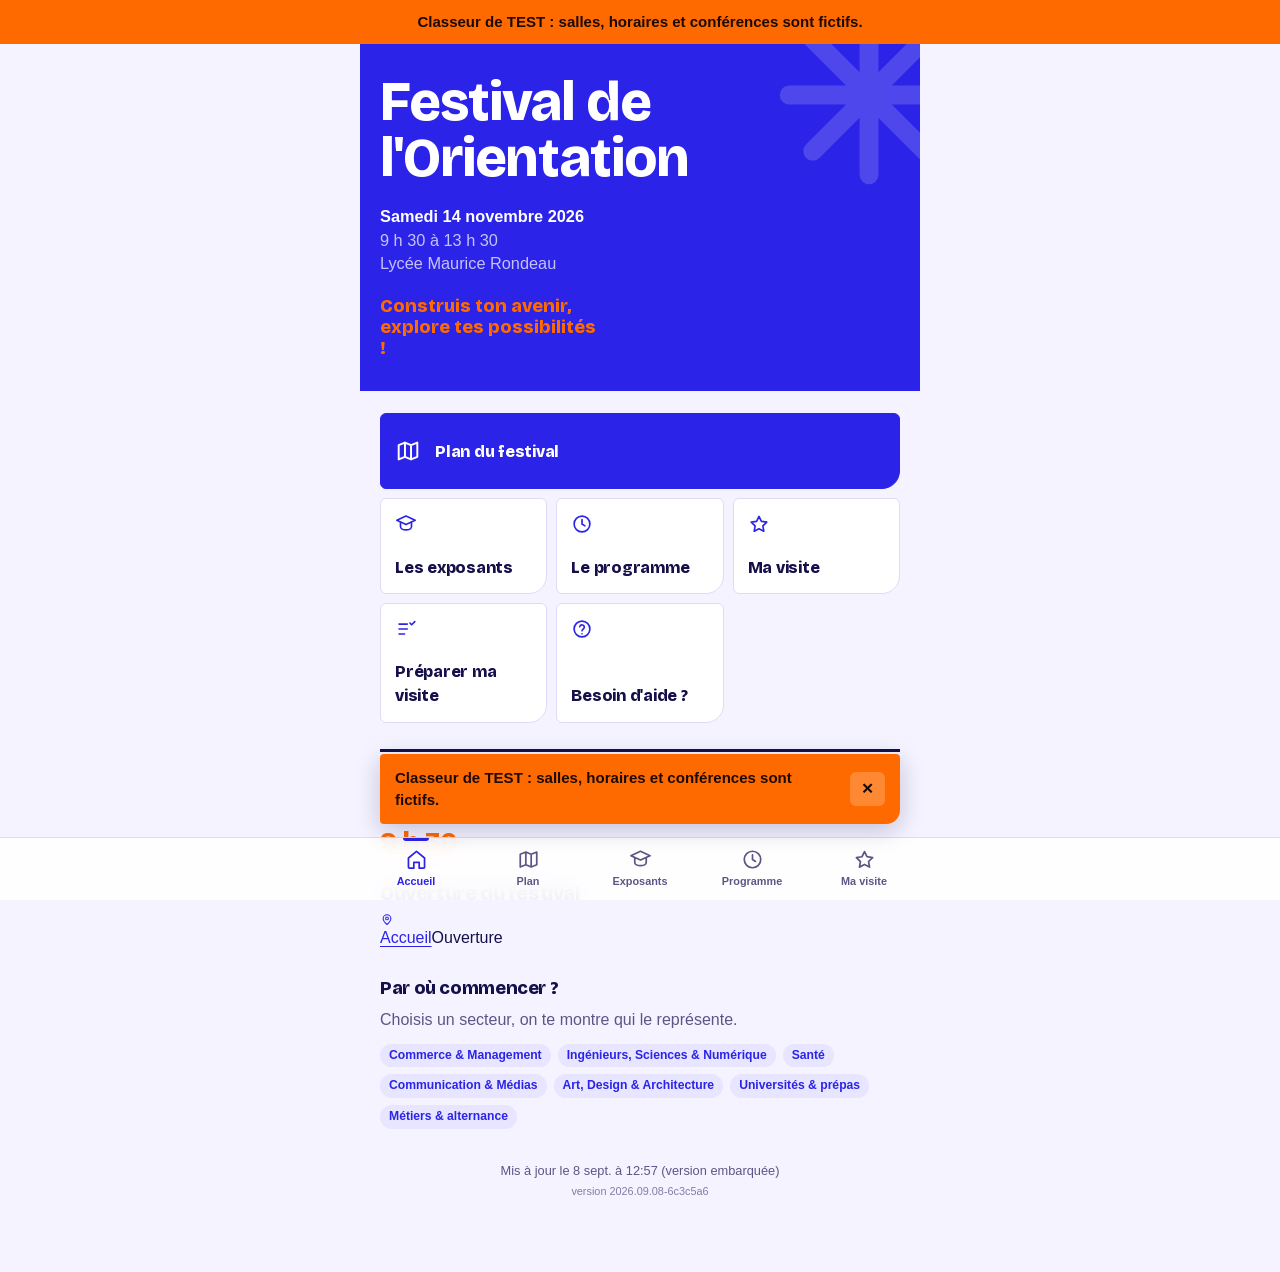
==== index.html @ 39a880df "Deploy 2026.09.08-6c3c5a6" ====
<!doctype html>
<html lang="fr">
<head>
  <meta charset="utf-8">
  <meta name="viewport" content="width=device-width, initial-scale=1, viewport-fit=cover">
  <title>Festival de l'Orientation</title>
  <meta name="description" content="Programme, plan, exposants et visite personnelle du Festival de l'Orientation, lycée Maurice Rondeau, Bussy-Saint-Georges.">
  <meta name="theme-color" content="#2B24E8" media="(prefers-color-scheme: light)">
  <meta name="theme-color" content="#17110F" media="(prefers-color-scheme: dark)">
  <meta name="apple-mobile-web-app-capable" content="yes">
  <meta name="apple-mobile-web-app-status-bar-style" content="default">
  <meta name="apple-mobile-web-app-title" content="Festival">
  <link rel="manifest" href="./manifest.webmanifest">
  <link rel="icon" href="./icones/icone.svg" type="image/svg+xml">
  <link rel="apple-touch-icon" href="./icones/icone-180.png">
  <link rel="preload" href="./polices/bricolage-800.woff2" as="font" type="font/woff2" crossorigin>
  <link rel="stylesheet" href="./polices/polices.css">
  <link rel="stylesheet" href="./styles.css">
</head>
<body>
  <a class="visuellement-cache" href="#ecran">Aller au contenu</a>
  <div id="bandeau" class="bandeau" role="status" aria-live="polite" hidden></div>
  <div class="appli">
    <main id="ecran" tabindex="-1" aria-live="off"><p class="maj">Chargement…</p></main>
    <div id="pied"></div>
  </div>
  <nav id="nav" class="nav" aria-label="Navigation principale"></nav>
  <div id="messages" class="messages" aria-live="polite"></div>
  <div id="annonce" class="visuellement-cache" aria-live="assertive"></div>
  <noscript><p class="appli">Cette application a besoin de JavaScript.</p></noscript>
  <script type="module" src="./js/app.js"></script>
</body>
</html>
---- polices/polices.css ----
/* Police de titre auto-hébergée : Bricolage Grotesque (OFL 1.1), sous-ensemble
   français, graisses statiques 700 et 800. Voir LICENCE-Bricolage-Grotesque.txt. */
@font-face {
  font-family: 'Bricolage';
  font-style: normal;
  font-weight: 700;
  font-display: swap;
  src: url('./bricolage-700.woff2') format('woff2');
}
@font-face {
  font-family: 'Bricolage';
  font-style: normal;
  font-weight: 800;
  font-display: swap;
  src: url('./bricolage-800.woff2') format('woff2');
}
---- styles.css ----
/* Festival de l'Orientation — appli visiteur.
   Parti pris : un bleu d'encre profond porte le texte et la marque, un bleu
   électrique porte les actions, et l'orange ne dit qu'une seule chose, « où ».
   La charte officielle n'étant pas arrêtée, toutes les couleurs vivent dans les
   variables ci-dessous : en changer six suffit à rhabiller l'appli entière. */

:root {
  color-scheme: light dark;

  --bleu: #2B24E8;
  --marque: #2B24E8;      /* fond de l'en-tête d'accueil : porte toujours du texte blanc */
  --bleu-clair: #6C66FF;
  --bleu-pale: #E7E5FF;
  --orange: #FF6A00;
  --orange-pale: #FFE4D0;
  --encre: #150F4A;
  --encre-2: #5B5686;
  --fond: #F4F3FF;
  --carte: #FFFFFF;
  --trait: #DEDBF5;
  --alerte: #C11B4B;
  --alerte-pale: #FFE1E9;

  /* Les sept zones du plan, du bleu vers l'orange. */
  --z1: #FFD9BF; --z2: #FFE9B8; --z3: #C7DBFF; --z4: #C4EBDC; --z5: #DED3FF; --z6: #FFE0CE; --z7: #FFC9C2;

  --display: 'Bricolage', 'Helvetica Neue', Helvetica, Arial, sans-serif;
  --texte: -apple-system, BlinkMacSystemFont, 'Segoe UI', Roboto, 'Helvetica Neue', Arial, sans-serif;

  --nav-h: 62px;
  --marge: 20px;
  --focus: 0 0 0 3px var(--fond), 0 0 0 5px var(--bleu);
}

@media (prefers-color-scheme: dark) {
  :root {
    --bleu: #8A85FF;
    --marque: #2E27B4;
    --bleu-clair: #A9A5FF;
    --bleu-pale: #241F5C;
    --orange: #FF8B3D;
    --orange-pale: #46260F;
    --encre: #ECEAFF;
    --encre-2: #A29DD0;
    --fond: #0D0A28;
    --carte: #171238;
    --trait: #2C2660;
    --alerte: #FF7A9C;
    --alerte-pale: #4A1226;
    --z1: #6A4028; --z2: #6A5524; --z3: #253E6B; --z4: #23503F; --z5: #3E2F6B; --z6: #6A4530; --z7: #6B3129;
    --focus: 0 0 0 3px var(--fond), 0 0 0 5px var(--bleu-clair);
  }
}

* { box-sizing: border-box; }
html { -webkit-text-size-adjust: 100%; }
body {
  margin: 0;
  font-family: var(--texte);
  font-size: 1rem;
  line-height: 1.45;
  color: var(--encre);
  background: var(--fond);
  padding-bottom: calc(var(--nav-h) + env(safe-area-inset-bottom));
  -webkit-font-smoothing: antialiased;
}
a { color: var(--bleu); text-underline-offset: 3px; }
button { font: inherit; color: inherit; }
:focus-visible { outline: none; box-shadow: var(--focus); border-radius: 6px; }
svg { display: block; }
.visuellement-cache { position: absolute; width: 1px; height: 1px; overflow: hidden; clip: rect(0 0 0 0); white-space: nowrap; }
@media (prefers-reduced-motion: reduce) { *, *::before, *::after { animation: none !important; transition: none !important; } }

h1, h2, h3 { font-family: var(--display); font-weight: 800; letter-spacing: -0.02em; line-height: 1.04; margin: 0; }

/* ------------------------------------------------------------ structure */

.appli { max-width: 560px; margin: 0 auto; padding: 0 var(--marge); }
.bandeau {
  background: var(--orange); color: #1C0A00; font-weight: 650; padding: 11px var(--marge); text-align: center;
  position: sticky; top: 0; z-index: 5; font-size: 0.94rem;
}
.bandeau[hidden] { display: none; }

.entete { padding: 26px 0 14px; }
.entete h1 { font-size: clamp(1.9rem, 8vw, 2.5rem); }
.entete .sous { color: var(--encre-2); margin: 8px 0 0; font-size: 0.95rem; line-height: 1.35; }
.retour {
  display: inline-flex; align-items: center; gap: 7px; text-decoration: none; font-weight: 650;
  min-height: 40px; margin-left: -4px; color: var(--encre-2); font-size: 0.92rem;
}
.retour:hover { color: var(--bleu); }
main { min-height: 60vh; }

.maj { color: var(--encre-2); font-size: 0.8rem; text-align: center; margin: 32px 0 10px; line-height: 1.5; }
.maj .erreur { color: var(--alerte); }
/* Le numéro de build, discret mais sélectionnable : c'est ce qu'on lit à voix
   haute au téléphone pour savoir si un appareil a bien reçu la dernière version. */
.version { color: var(--encre-2); font-size: 0.68rem; text-align: center; margin: 0 0 10px; opacity: 0.75; font-variant-numeric: tabular-nums; }
.maj + .version { margin-top: -6px; }
.version .erreur { color: var(--alerte); opacity: 1; font-weight: 700; }

.nav {
  position: fixed; left: 0; right: 0; bottom: 0; z-index: 10;
  background: color-mix(in srgb, var(--carte) 92%, transparent);
  backdrop-filter: saturate(180%) blur(12px);
  border-top: 1px solid var(--trait);
  padding-bottom: env(safe-area-inset-bottom);
}
.nav ul { list-style: none; margin: 0 auto; padding: 0; display: flex; max-width: 560px; }
.nav li { flex: 1; }
.nav a {
  display: flex; flex-direction: column; align-items: center; justify-content: center; gap: 3px;
  height: var(--nav-h); text-decoration: none; color: var(--encre-2); font-size: 0.68rem; font-weight: 650; position: relative;
}
.nav a svg { width: 23px; height: 23px; }
.nav a[aria-current="page"] { color: var(--bleu); }
.nav a[aria-current="page"]::before {
  content: ""; position: absolute; top: 0; width: 26px; height: 3px; border-radius: 0 0 3px 3px; background: var(--bleu);
}
.nav .badge {
  position: absolute; top: 6px; left: calc(50% + 7px); min-width: 17px; height: 17px; padding: 0 5px;
  border-radius: 9px; background: var(--orange); color: #1C0A00; font-size: 0.66rem; font-weight: 800;
  display: flex; align-items: center; justify-content: center; font-variant-numeric: tabular-nums;
}
.nav .badge.alerte { background: var(--alerte); color: #fff; }

/* ------------------------------------------------------------ l'accueil, comme l'affiche */

.affiche {
  margin: 0 calc(var(--marge) * -1); padding: 30px var(--marge) 32px;
  background: var(--marque); color: #fff; position: relative; overflow: hidden;
}
.affiche .etoile-marque { position: absolute; top: -54px; right: -54px; width: 210px; height: 210px; color: rgba(255, 255, 255, 0.16); }
.affiche h1 { font-size: clamp(2.4rem, 12vw, 3.4rem); max-width: 9ch; }
.affiche .quand { margin: 18px 0 0; font-weight: 650; font-size: 1.02rem; line-height: 1.45; }
.affiche .quand span { display: block; color: rgba(255, 255, 255, 0.72); font-weight: 500; }
.affiche .slogan {
  margin: 20px 0 0; font-family: var(--display); font-weight: 800; font-size: 1.15rem;
  line-height: 1.15; color: var(--orange); max-width: 18ch;
}

.grille-boutons { display: grid; grid-template-columns: 1fr 1fr; gap: 9px; margin: 22px 0 0; }
.grille-boutons a {
  display: flex; flex-direction: column; justify-content: space-between; gap: 20px; min-height: 96px;
  padding: 14px; border-radius: 6px 6px 18px 6px; background: var(--carte); border: 1px solid var(--trait);
  text-decoration: none; color: var(--encre); font-family: var(--display); font-weight: 800; font-size: 1.02rem; letter-spacing: -0.015em;
}
.grille-boutons a svg { width: 22px; height: 22px; color: var(--bleu); }
.grille-boutons a.principal { background: var(--marque); border-color: var(--marque); color: #fff; grid-column: span 2; min-height: 76px; flex-direction: row; align-items: center; justify-content: flex-start; gap: 14px; }
.grille-boutons a.principal svg { color: #fff; width: 26px; height: 26px; }
.grille-boutons a .compte { display: block; font-family: var(--texte); font-weight: 600; font-size: 0.8rem; color: var(--encre-2); margin-top: 3px; }
.grille-boutons a:last-child:nth-child(odd) { grid-column: span 2; min-height: 76px; flex-direction: row; align-items: center; gap: 14px; }

.prochain { margin: 26px 0 0; padding: 18px 0 0; border-top: 3px solid var(--encre); }
.prochain .quand { font-family: var(--display); font-weight: 800; font-size: 1.7rem; color: var(--orange); line-height: 1; letter-spacing: -0.02em; }
.prochain .etiquette { font-size: 0.82rem; color: var(--encre-2); font-weight: 600; margin-bottom: 8px; }
.prochain h2 { font-size: 1.25rem; margin: 6px 0 8px; }
.prochain h2 a { color: inherit; text-decoration: none; }
.prochain h2 a:hover { text-decoration: underline; }

.commencer { margin: 30px 0 0; }
.commencer p { margin: 0 0 12px; color: var(--encre-2); }
.secteurs-accueil { display: flex; flex-wrap: wrap; gap: 7px; }
.secteurs-accueil a { text-decoration: none; }

/* ------------------------------------------------------------ pièces communes */

.titre-section { font-family: var(--display); font-weight: 800; font-size: 1.15rem; letter-spacing: -0.02em; color: var(--encre); margin: 30px 0 10px; }
.carte { background: var(--carte); border: 1px solid var(--trait); border-radius: 4px 4px 16px 4px; padding: 16px; }
.carte + .carte { margin-top: 10px; }

.bouton {
  display: inline-flex; align-items: center; justify-content: center; gap: 8px; min-height: 46px; padding: 11px 18px;
  border-radius: 4px 4px 14px 4px; border: 1.5px solid var(--bleu); background: var(--bleu); color: #fff;
  font-family: var(--display); font-weight: 800; font-size: 0.98rem; letter-spacing: -0.01em; text-decoration: none; cursor: pointer;
}
.bouton svg { width: 19px; height: 19px; }
.bouton.secondaire { background: transparent; color: var(--bleu); }
.bouton.orange { background: var(--orange); border-color: var(--orange); color: #1C0A00; }
.bouton.large { width: 100%; }
.boutons { display: flex; flex-wrap: wrap; gap: 8px; margin-top: 16px; }

.puce { display: inline-block; padding: 3px 9px; border-radius: 999px; font-size: 0.76rem; font-weight: 650; background: var(--bleu-pale); color: var(--bleu); white-space: nowrap; max-width: 100%; overflow: hidden; text-overflow: ellipsis; }
.fiche .puces .puce { white-space: normal; }
.puce.orange { background: var(--orange-pale); color: #8A3200; }
.puce.neutre { background: transparent; color: var(--encre-2); border: 1px solid var(--trait); }
.puce.alerte { background: var(--alerte-pale); color: var(--alerte); }

.vide { color: var(--encre-2); padding: 28px 16px; text-align: center; border: 1.5px dashed var(--trait); border-radius: 4px 4px 16px 4px; line-height: 1.5; }
.avert { background: var(--alerte-pale); color: var(--alerte); border-radius: 4px 4px 14px 4px; padding: 12px 14px; margin: 14px 0; font-weight: 650; display: flex; gap: 9px; align-items: flex-start; }
.avert svg { width: 19px; height: 19px; flex: none; margin-top: 2px; }
.info { color: var(--encre-2); padding: 14px 0; margin: 16px 0 0; border-top: 1px solid var(--trait); display: flex; gap: 9px; align-items: center; }
.info svg { width: 19px; height: 19px; flex: none; color: var(--orange); }

.recherche { position: relative; margin: 14px 0 12px; }
.recherche input {
  width: 100%; min-height: 50px; padding: 12px 46px 12px 44px; border-radius: 4px 4px 16px 4px;
  border: 1.5px solid var(--trait); background: var(--carte); color: var(--encre); font-size: 1rem; font-family: var(--texte);
}
.recherche input:focus { border-color: var(--bleu); }
.recherche input::placeholder { color: var(--encre-2); }
.recherche .loupe { position: absolute; left: 15px; top: 50%; transform: translateY(-50%); pointer-events: none; color: var(--encre-2); }
.recherche .loupe svg { width: 19px; height: 19px; }
.recherche .effacer { position: absolute; right: 5px; top: 50%; transform: translateY(-50%); background: none; border: 0; width: 40px; height: 40px; display: grid; place-items: center; cursor: pointer; color: var(--encre-2); }
.recherche .effacer svg { width: 17px; height: 17px; }

.filtres { display: flex; gap: 7px; overflow-x: auto; padding: 2px 0 10px; scrollbar-width: none; }
.filtres::-webkit-scrollbar { display: none; }
.filtre {
  flex: none; min-height: 38px; padding: 7px 15px; border-radius: 999px; border: 1.5px solid var(--trait);
  background: transparent; color: var(--encre); cursor: pointer; font-weight: 650; font-size: 0.88rem; white-space: nowrap;
}
.filtre[aria-pressed="true"] { background: var(--encre); border-color: var(--encre); color: var(--fond); }

.onglets { display: flex; gap: 22px; border-bottom: 1.5px solid var(--trait); margin: 6px 0 4px; overflow-x: auto; scrollbar-width: none; }
.onglets::-webkit-scrollbar { display: none; }
.onglet {
  border: 0; background: none; padding: 10px 0 12px; margin-bottom: -1.5px; cursor: pointer; white-space: nowrap;
  font-family: var(--display); font-weight: 800; font-size: 1.02rem; letter-spacing: -0.015em;
  color: var(--encre-2); border-bottom: 3px solid transparent;
}
.onglet[aria-selected="true"] { color: var(--encre); border-bottom-color: var(--orange); }
/* Le compte n'apparaît que lorsqu'un Secteur est filtré : il dit où sont les
   autres Exposants du Secteur, au lieu de laisser un onglet vide sans explication. */
.onglet .compte { font-size: 0.78rem; font-weight: 700; opacity: 0.7; font-variant-numeric: tabular-nums; }
.onglet[aria-selected="true"] .compte { color: var(--orange); opacity: 1; }

/* ------------------------------------------------------------ listes */

.liste { list-style: none; margin: 0; padding: 0; }
.ligne { display: grid; grid-template-columns: auto 1fr auto; gap: 13px; align-items: start; padding: 15px 0; border-bottom: 1px solid var(--trait); }
.ligne:last-child { border-bottom: 0; }
.carte .ligne:first-child { padding-top: 4px; }
.ligne .heure {
  font-family: var(--display); font-weight: 800; font-size: 1.02rem; color: var(--orange);
  min-width: 3.6em; font-variant-numeric: tabular-nums; letter-spacing: -0.02em; padding-top: 1px;
}
.ligne .marque { color: var(--encre-2); padding-top: 2px; }
.ligne .marque svg { width: 18px; height: 18px; }
.ligne .corps { min-width: 0; }
.ligne .corps > a { color: inherit; text-decoration: none; font-weight: 700; display: block; font-size: 1.02rem; line-height: 1.25; }
.ligne .corps > a:hover { text-decoration: underline; }
.ligne .meta { color: var(--encre-2); font-size: 0.86rem; margin-top: 5px; display: flex; flex-wrap: wrap; gap: 5px 12px; align-items: center; line-height: 1.35; }
.ligne .salle { color: var(--orange); font-weight: 700; text-decoration: none; display: inline-flex; align-items: center; gap: 4px; }
.ligne .salle svg { width: 14px; height: 14px; }
.ligne .salle:hover { text-decoration: underline; }
.ligne .salle.avenir { color: var(--encre-2); font-weight: 500; font-style: italic; }
.ligne.fait .corps > a { text-decoration: line-through; color: var(--encre-2); }
.ligne.chevauche { background: var(--alerte-pale); border-radius: 4px; padding-left: 10px; padding-right: 10px; margin: 0 -10px; }
.alerte-ico { color: var(--alerte); font-weight: 700; display: inline-flex; align-items: center; gap: 5px; }
.alerte-ico svg { width: 15px; height: 15px; }

/* L'étoile de l'affiche : le marqueur de parcours. */
.etoile {
  width: 46px; height: 46px; border-radius: 50%; border: 0; background: transparent; cursor: pointer;
  color: var(--encre-2); display: grid; place-items: center; margin: -6px -8px 0 0;
}
.etoile svg { width: 22px; height: 22px; }
.etoile .coeur { fill: none; }
.etoile[aria-pressed="true"] { color: var(--orange); }
.etoile[aria-pressed="true"] .coeur { fill: var(--orange); }
.etoile:hover { color: var(--bleu); }
.coche { width: 26px; height: 26px; display: grid; place-items: center; padding-top: 2px; }
.coche input { width: 22px; height: 22px; accent-color: var(--bleu); margin: 0; }

/* ------------------------------------------------------------ la frise de Ma visite

   Quatre colonnes : horaires, rail, corps, bouton retirer. La colonne d'horaires
   est volontairement étroite (le début en gros, la fin dessous) pour laisser au
   titre la largeur dont il a besoin sur un téléphone. Le rail relie les points ;
   chaque point est la case « fait », pleine une fois cochée. */

.chrono .ligne { grid-template-columns: 4.1em 18px 1fr auto; gap: 0 9px; }
.rail-heure {
  font-family: var(--display); font-variant-numeric: tabular-nums; letter-spacing: -0.02em;
  display: flex; flex-direction: column; align-items: flex-end; padding-top: 1px; line-height: 1.15;
}
.rail-debut { font-weight: 800; font-size: 1.02rem; color: var(--orange); }
.rail-fin { font-weight: 600; font-size: 0.78rem; color: var(--encre-2); margin-top: 1px; }

.chrono-point { position: relative; width: 18px; height: 22px; display: grid; place-items: center; }
.chrono-point input {
  appearance: none; -webkit-appearance: none; margin: 0; cursor: pointer;
  width: 14px; height: 14px; border-radius: 50%;
  border: 2px solid var(--orange); background: var(--carte);
}
.chrono-point.petit input { width: 10px; height: 10px; border-color: var(--encre-2); }
.chrono-point input:checked { background: var(--bleu); border-color: var(--bleu); }
.chrono-point input:focus-visible { outline: 2px solid var(--bleu); outline-offset: 3px; }
/* Cible tactile de 40 px autour d'un point qui n'en fait que 14 : le doigt vise
   large, l'œil voit fin. Décalée vers la gouttière pour ne pas manger le titre. */
.chrono-point .cible { position: absolute; left: 50%; top: 50%; width: 40px; height: 40px; transform: translate(-58%, -50%); }

/* Les deux segments du rail : au-dessus et au-dessous du point. Les -16 px vont
   chercher le bord de la ligne voisine (padding 15 px + 1 px de filet), de sorte
   que les segments se rejoignent d'un point à l'autre. */
.chrono-point::before, .chrono-point::after {
  content: ''; position: absolute; left: 50%; margin-left: -1px; width: 2px; background: var(--trait);
}
.chrono-point::before { top: -16px; height: 20px; }
.chrono-point::after { top: 18px; bottom: -16px; }
.chrono .ligne:first-child .chrono-point::before,
.chrono .ligne:last-child .chrono-point::after { content: none; }
.chrono .ligne.fait .rail-debut { color: var(--encre-2); }

@media (max-width: 360px) {
  .chrono .ligne { grid-template-columns: 3.8em 16px 1fr auto; gap: 0 7px; }
  .rail-debut { font-size: 0.95rem; }
}

/* ------------------------------------------------------------ fiches */

.fiche h1 { font-size: clamp(1.7rem, 7vw, 2.15rem); margin: 4px 0 12px; }
.fiche .puces { display: flex; flex-wrap: wrap; gap: 6px; margin: 0 0 18px; }
.fiche dl { display: grid; grid-template-columns: 5.6em 1fr; gap: 11px 14px; margin: 20px 0; padding: 18px 0; border-top: 1px solid var(--trait); border-bottom: 1px solid var(--trait); }
.fiche dt { color: var(--encre-2); font-size: 0.86rem; padding-top: 2px; }
.fiche dd { margin: 0; font-weight: 650; }
.fiche dd .salle { color: var(--orange); text-decoration: none; display: inline-flex; align-items: center; gap: 4px; }
.fiche dd .salle svg { width: 14px; height: 14px; }
.fiche dd .salle.avenir { color: var(--encre-2); font-style: italic; }
.fiche p.description { margin: 18px 0; line-height: 1.55; max-width: 62ch; }
.qr-entete {
  background: var(--bleu); color: #fff; border-radius: 4px 4px 16px 4px; padding: 14px 16px; margin: 4px 0 18px;
  font-weight: 650; display: flex; gap: 10px; align-items: center;
}
.qr-entete svg { width: 22px; height: 22px; flex: none; }
.rappel { display: flex; gap: 9px; align-items: center; color: var(--encre-2); font-size: 0.88rem; margin: 22px 0 0; }
.rappel svg { width: 17px; height: 17px; }

/* ------------------------------------------------------------ le plan */

.plan-viewport {
  position: relative; aspect-ratio: 1 / 1.02; max-height: 62vh; border: 1.5px solid var(--trait);
  border-radius: 4px 4px 20px 4px; overflow: hidden; background: var(--carte); touch-action: none; user-select: none; -webkit-user-select: none;
}
.plan-viewport svg { width: 100%; height: 100%; }
.plan-viewport .outils { position: absolute; right: 10px; bottom: 10px; display: flex; flex-direction: column; gap: 6px; }
.plan-viewport .outils button {
  width: 40px; height: 40px; border-radius: 50%; border: 1.5px solid var(--trait); background: var(--carte);
  cursor: pointer; display: grid; place-items: center; color: var(--encre); box-shadow: 0 2px 8px rgba(21, 15, 74, 0.08);
}
.plan-viewport .outils svg { width: 17px; height: 17px; }
.plan-monde { cursor: grab; }
.zone-rect { stroke: var(--encre); stroke-opacity: 0.18; stroke-width: 0.3; cursor: pointer; }
.zone-rect:hover, .zone-rect:focus { stroke-opacity: 0.7; }
.zone-rect.active { stroke: var(--bleu); stroke-opacity: 1; stroke-width: 0.7; }
.zone-num { font-family: var(--display); font-size: 4.6px; font-weight: 800; fill: var(--encre); pointer-events: none; letter-spacing: -0.03em; }
.zone-nom { font-family: var(--display); font-size: 2.5px; font-weight: 800; fill: var(--encre); fill-opacity: 0.68; pointer-events: none; letter-spacing: -0.01em; }
.salle-rect { fill: var(--carte); stroke: var(--encre); stroke-opacity: 0.35; stroke-width: 0.25; cursor: pointer; }
.salle-rect.estimee { stroke-dasharray: 0.7 0.5; }
.salle-txt { font-size: 2.1px; font-weight: 700; fill: var(--encre); pointer-events: none; text-anchor: middle; font-family: var(--texte); }
.salle-g.poi .salle-rect { fill: var(--carte); stroke: var(--orange); stroke-opacity: 0.85; stroke-width: 0.35; }
.salle-g.poi .salle-txt { fill: var(--orange); }
.salle-g.visite .salle-rect { stroke: var(--bleu); stroke-width: 0.5; stroke-opacity: 1; }
.salle-g.allumee .salle-rect { fill: var(--orange); stroke: var(--orange); stroke-width: 0.5; stroke-opacity: 1; }
.salle-g.allumee .salle-txt { fill: #fff; }
.salle-etoile { fill: none; stroke: var(--bleu); stroke-width: 0.42; stroke-linecap: round; pointer-events: none; }
.halo { fill: none; stroke: var(--orange); stroke-width: 0.5; opacity: 0.9; animation: halo 1.6s ease-out infinite; transform-origin: center; transform-box: fill-box; }
@keyframes halo { 0% { transform: scale(0.75); opacity: 0.9; } 100% { transform: scale(1.9); opacity: 0; } }
.entree-txt { font-family: var(--display); font-size: 2.6px; font-weight: 800; fill: var(--encre); fill-opacity: 0.55; text-anchor: middle; }

.legende { display: flex; flex-wrap: wrap; gap: 5px 14px; margin: 12px 0 0; font-size: 0.82rem; color: var(--encre-2); }
.legende span { display: inline-flex; align-items: center; gap: 6px; }
.legende span::before { content: ""; width: 11px; height: 11px; border-radius: 2px; background: var(--c); }
.guidage { margin: 18px 0 0; padding: 16px 0 0; border-top: 3px solid var(--orange); }
.guidage h2 { font-size: 1.2rem; margin: 0 0 6px; }
.guidage .ou { color: var(--orange); font-weight: 800; font-family: var(--display); font-size: 1.05rem; }
.panneau-zone { margin: 22px 0 0; }
.panneau-zone h2 { font-size: 1.3rem; margin: 0 0 4px; display: flex; align-items: baseline; gap: 9px; }
.panneau-zone h2 .num { color: var(--orange); }
.panneau-zone .salles-de-la-zone { color: var(--encre-2); font-size: 0.88rem; margin: 0 0 6px; }
.panneau-zone .salles-de-la-zone a { color: var(--orange); font-weight: 650; text-decoration: none; }
details.equivalent { margin: 24px 0 0; border-top: 1px solid var(--trait); }
details.equivalent summary { cursor: pointer; font-weight: 650; min-height: 46px; display: flex; align-items: center; color: var(--encre-2); font-size: 0.92rem; }

/* ------------------------------------------------------------ préparer, questions */

.choix { display: flex; flex-wrap: wrap; gap: 7px; }
.question { display: grid; grid-template-columns: auto 1fr; gap: 12px; align-items: start; padding: 12px 0; border-bottom: 1px solid var(--trait); }
.question:last-child { border-bottom: 0; }
.question input { width: 22px; height: 22px; margin: 2px 0 0; accent-color: var(--bleu); }
.question label { cursor: pointer; line-height: 1.45; }
.question.cochee label { color: var(--encre-2); text-decoration: line-through; }

/* ------------------------------------------------------------ besoin d'aide */

.aide-bloc { display: grid; grid-template-columns: 26px 1fr; gap: 13px; padding: 15px 0; border-bottom: 1px solid var(--trait); }
.aide-bloc:last-child { border-bottom: 0; }
.aide-bloc svg { width: 21px; height: 21px; color: var(--bleu); margin-top: 2px; }
.aide-bloc h3 { font-size: 1rem; margin: 0 0 3px; letter-spacing: -0.01em; }
.aide-bloc p { margin: 0; color: var(--encre-2); line-height: 1.5; }
.aide-bloc a { font-weight: 650; }

/* ------------------------------------------------------------ messages */

.messages {
  position: fixed; left: 50%; bottom: calc(var(--nav-h) + 14px + env(safe-area-inset-bottom)); transform: translateX(-50%);
  z-index: 20; width: min(92vw, 520px); display: flex; flex-direction: column; gap: 8px; pointer-events: none;
}
.message {
  background: var(--encre); color: var(--fond); border-radius: 4px 4px 14px 4px; padding: 13px 15px;
  box-shadow: 0 6px 24px rgba(21, 15, 74, 0.22); font-weight: 650; pointer-events: auto; display: flex; gap: 11px; align-items: center; font-size: 0.94rem;
}
.message.alerte { background: var(--alerte); color: #fff; }
.message.orange { background: var(--orange); color: #1C0A00; }
.message > svg { width: 19px; height: 19px; flex: none; }
.message button { margin-left: auto; background: rgba(255, 255, 255, 0.2); border: 0; color: inherit; border-radius: 6px; min-height: 34px; padding: 5px 11px; cursor: pointer; font-weight: 700; display: grid; place-items: center; }
.message button svg { width: 15px; height: 15px; }

@media (min-width: 620px) {
  .grille-boutons { grid-template-columns: repeat(3, 1fr); }
  .grille-boutons a.principal { grid-column: span 3; }
}
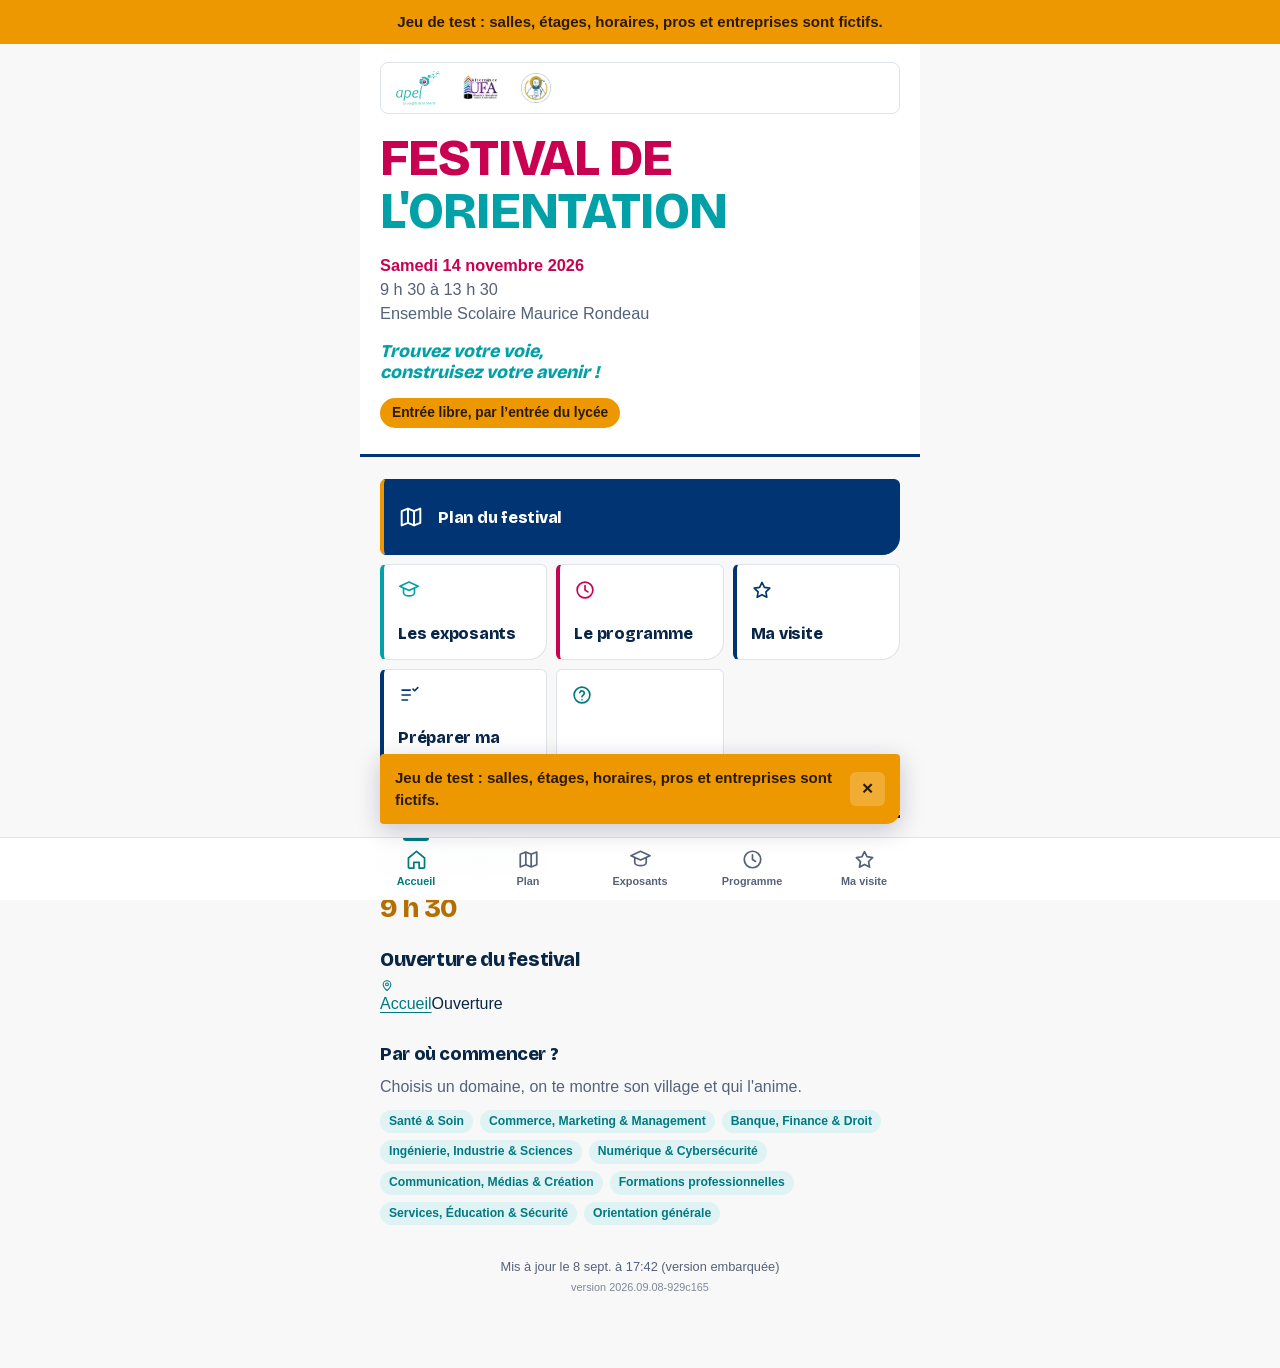
==== commit 399df41c: "Deploy 2026.09.08-929c165" ====
--- a/index.html
+++ b/index.html
@@ -4,9 +4,9 @@
   <meta charset="utf-8">
   <meta name="viewport" content="width=device-width, initial-scale=1, viewport-fit=cover">
   <title>Festival de l'Orientation</title>
-  <meta name="description" content="Programme, plan, exposants et visite personnelle du Festival de l'Orientation, lycée Maurice Rondeau, Bussy-Saint-Georges.">
-  <meta name="theme-color" content="#2B24E8" media="(prefers-color-scheme: light)">
-  <meta name="theme-color" content="#17110F" media="(prefers-color-scheme: dark)">
+  <meta name="description" content="Programme, plan, exposants et visite personnelle du Festival de l'Orientation, Ensemble Scolaire Maurice Rondeau, Bussy-Saint-Georges.">
+  <meta name="theme-color" content="#F8F8F8" media="(prefers-color-scheme: light)">
+  <meta name="theme-color" content="#06182C" media="(prefers-color-scheme: dark)">
   <meta name="apple-mobile-web-app-capable" content="yes">
   <meta name="apple-mobile-web-app-status-bar-style" content="default">
   <meta name="apple-mobile-web-app-title" content="Festival">
--- a/styles.css
+++ b/styles.css
@@ -1,28 +1,44 @@
 /* Festival de l'Orientation — appli visiteur.
-   Parti pris : un bleu d'encre profond porte le texte et la marque, un bleu
-   électrique porte les actions, et l'orange ne dit qu'une seule chose, « où ».
-   La charte officielle n'étant pas arrêtée, toutes les couleurs vivent dans les
-   variables ci-dessous : en changer six suffit à rhabiller l'appli entière. */
+   Charte : celle de l'affiche officielle du 14 novembre 2026, relevée au pixel
+   sur le fichier fourni le 2026-09-08 — framboise #C90151 (le mot FESTIVAL),
+   turquoise #01A1A7 (L'ORIENTATION et le logo APEL), ambre #ED9800, bleu marine
+   #003473 (le bandeau du bas), sur un blanc cassé #F8F8F8.
+   Répartition des rôles, une couleur = une idée :
+     marine    → l'encre et le bandeau de marque, comme le bas de l'affiche
+     turquoise → les actions et les liens
+     framboise → la marque et ce qui est à soi (Ma visite, l'étoile)
+     ambre     → « où », et rien d'autre : salles, plan, repères
+   L'affiche porte aussi quatre verbes en quatre couleurs (s'informer, échanger,
+   explorer, construire son avenir) : les boutons de l'accueil les reprennent,
+   c'est ce qui fait que l'appli et l'affiche se reconnaissent. */
 
 :root {
   color-scheme: light dark;
 
-  --bleu: #2B24E8;
-  --marque: #2B24E8;      /* fond de l'en-tête d'accueil : porte toujours du texte blanc */
-  --bleu-clair: #6C66FF;
-  --bleu-pale: #E7E5FF;
-  --orange: #FF6A00;
-  --orange-pale: #FFE4D0;
-  --encre: #150F4A;
-  --encre-2: #5B5686;
-  --fond: #F4F3FF;
+  --framboise: #C90151;
+  --turquoise: #01A1A7;
+  --ambre: #ED9800;
+  --marine: #003473;
+
+  --bleu: #007A80;        /* turquoise assombri pour tenir 4,5:1 sur le blanc cassé */
+  --marque: #003473;      /* fond de l'en-tête d'accueil : porte toujours du texte blanc */
+  --bleu-clair: #01A1A7;
+  --bleu-pale: #DFF3F4;
+  --orange: #B36F00;      /* ambre assombri : lisible en texte, l'ambre pur reste aux aplats */
+  --orange-pale: #FDF0D8;
+  --encre: #0A2647;
+  --encre-2: #55627A;
+  --fond: #F8F8F8;
   --carte: #FFFFFF;
-  --trait: #DEDBF5;
-  --alerte: #C11B4B;
-  --alerte-pale: #FFE1E9;
-
-  /* Les sept zones du plan, du bleu vers l'orange. */
-  --z1: #FFD9BF; --z2: #FFE9B8; --z3: #C7DBFF; --z4: #C4EBDC; --z5: #DED3FF; --z6: #FFE0CE; --z7: #FFC9C2;
+  --trait: #DFE3EA;
+  --alerte: #C90151;
+  --alerte-pale: #FCE4EC;
+
+  /* Les onze villages du plan : la palette de l'affiche, déclinée en aplats
+     clairs pour que le texte reste noir dessus. 1 et 11 sont des fonctions
+     (accueil, conférences) et prennent le gris-bleu neutre. */
+  --z1: #D6E0EE; --z2: #FBDDE8; --z3: #FDE7C0; --z4: #D9E7F7; --z5: #CFEAEB;
+  --z6: #A9DCDF; --z7: #F6C9D9; --z8: #F5D093; --z9: #FDE7C0; --z10: #CFEAEB; --z11: #E7ECF3;
 
   --display: 'Bricolage', 'Helvetica Neue', Helvetica, Arial, sans-serif;
   --texte: -apple-system, BlinkMacSystemFont, 'Segoe UI', Roboto, 'Helvetica Neue', Arial, sans-serif;
@@ -34,20 +50,26 @@
 
 @media (prefers-color-scheme: dark) {
   :root {
-    --bleu: #8A85FF;
-    --marque: #2E27B4;
-    --bleu-clair: #A9A5FF;
-    --bleu-pale: #241F5C;
-    --orange: #FF8B3D;
-    --orange-pale: #46260F;
-    --encre: #ECEAFF;
-    --encre-2: #A29DD0;
-    --fond: #0D0A28;
-    --carte: #171238;
-    --trait: #2C2660;
-    --alerte: #FF7A9C;
-    --alerte-pale: #4A1226;
-    --z1: #6A4028; --z2: #6A5524; --z3: #253E6B; --z4: #23503F; --z5: #3E2F6B; --z6: #6A4530; --z7: #6B3129;
+    --framboise: #FF6E9F;
+    --turquoise: #35C6CC;
+    --ambre: #FFB13D;
+    --marine: #7FA6D4;
+
+    --bleu: #35C6CC;
+    --marque: #002A5E;
+    --bleu-clair: #6FDCE1;
+    --bleu-pale: #0B3B44;
+    --orange: #FFB13D;
+    --orange-pale: #4A3208;
+    --encre: #E9EFF7;
+    --encre-2: #9AACC4;
+    --fond: #06182C;
+    --carte: #0D2440;
+    --trait: #1E3A5C;
+    --alerte: #FF6E9F;
+    --alerte-pale: #4A1026;
+    --z1: #17304F; --z2: #4E1F35; --z3: #4B3717; --z4: #1F3557; --z5: #10424A;
+    --z6: #175A63; --z7: #5E2440; --z8: #5C441C; --z9: #4B3717; --z10: #10424A; --z11: #1E3A5C;
     --focus: 0 0 0 3px var(--fond), 0 0 0 5px var(--bleu-clair);
   }
 }
@@ -77,7 +99,7 @@
 
 .appli { max-width: 560px; margin: 0 auto; padding: 0 var(--marge); }
 .bandeau {
-  background: var(--orange); color: #1C0A00; font-weight: 650; padding: 11px var(--marge); text-align: center;
+  background: var(--ambre); color: #2B1A00; font-weight: 650; padding: 11px var(--marge); text-align: center;
   position: sticky; top: 0; z-index: 5; font-size: 0.94rem;
 }
 .bandeau[hidden] { display: none; }
@@ -127,17 +149,34 @@
 
 /* ------------------------------------------------------------ l'accueil, comme l'affiche */
 
+/* L'accueil rejoue l'affiche : fond clair, logos en haut, le titre coupé en deux
+   couleurs, le slogan en turquoise, et « entrée libre » en pastille ambre. */
 .affiche {
-  margin: 0 calc(var(--marge) * -1); padding: 30px var(--marge) 32px;
-  background: var(--marque); color: #fff; position: relative; overflow: hidden;
-}
-.affiche .etoile-marque { position: absolute; top: -54px; right: -54px; width: 210px; height: 210px; color: rgba(255, 255, 255, 0.16); }
-.affiche h1 { font-size: clamp(2.4rem, 12vw, 3.4rem); max-width: 9ch; }
-.affiche .quand { margin: 18px 0 0; font-weight: 650; font-size: 1.02rem; line-height: 1.45; }
-.affiche .quand span { display: block; color: rgba(255, 255, 255, 0.72); font-weight: 500; }
+  margin: 0 calc(var(--marge) * -1); padding: 18px var(--marge) 26px;
+  background: var(--carte); color: var(--encre); position: relative;
+  border-bottom: 3px solid var(--marine);
+}
+/* Les logos vivent sur une plaque blanche dans les deux thèmes : celui de l'UFA
+   a un fond blanc opaque, et un logo ne se retouche pas. */
+.affiche .logos {
+  display: flex; align-items: center; gap: 16px; flex-wrap: wrap;
+  background: #fff; border-radius: 8px; padding: 8px 12px; margin: 0 0 18px;
+  border: 1px solid var(--trait);
+}
+.affiche .logos img { height: 34px; width: auto; display: block; }
+.affiche .logos img:last-child { height: 30px; }
+.affiche h1 { font-size: clamp(2.2rem, 11.5vw, 3.2rem); text-transform: uppercase; }
+.affiche h1 .t1 { color: var(--framboise); }
+.affiche h1 .t2 { color: var(--turquoise); display: block; }
+.affiche .quand { margin: 16px 0 0; font-weight: 650; font-size: 1.02rem; line-height: 1.45; color: var(--framboise); }
+.affiche .quand span { display: block; color: var(--encre-2); font-weight: 500; }
 .affiche .slogan {
-  margin: 20px 0 0; font-family: var(--display); font-weight: 800; font-size: 1.15rem;
-  line-height: 1.15; color: var(--orange); max-width: 18ch;
+  margin: 16px 0 0; font-family: var(--display); font-weight: 800; font-size: 1.12rem;
+  line-height: 1.15; color: var(--turquoise); max-width: 20ch; font-style: italic;
+}
+.affiche .entree-libre {
+  display: inline-block; margin: 16px 0 0; padding: 5px 12px; border-radius: 999px;
+  background: var(--ambre); color: #2B1A00; font-weight: 700; font-size: 0.86rem;
 }
 
 .grille-boutons { display: grid; grid-template-columns: 1fr 1fr; gap: 9px; margin: 22px 0 0; }
@@ -147,8 +186,20 @@
   text-decoration: none; color: var(--encre); font-family: var(--display); font-weight: 800; font-size: 1.02rem; letter-spacing: -0.015em;
 }
 .grille-boutons a svg { width: 22px; height: 22px; color: var(--bleu); }
+/* Les quatre verbes de l'affiche, dans leurs couleurs : explorer (ambre) pour le
+   plan, échanger (turquoise) pour les exposants, s'informer (framboise) pour le
+   programme, construire (marine) pour la visite et sa préparation. Une barre
+   colorée suffit : remplir six boutons de six couleurs ferait sapin de Noël. */
+.grille-boutons a[data-ton] { border-left: 4px solid var(--ton, var(--trait)); }
+.grille-boutons a[data-ton] svg { color: var(--ton); }
+.grille-boutons a[data-ton="explorer"] { --ton: var(--ambre); }
+.grille-boutons a[data-ton="echanger"] { --ton: var(--turquoise); }
+.grille-boutons a[data-ton="informer"] { --ton: var(--framboise); }
+.grille-boutons a[data-ton="construire"] { --ton: var(--marine); }
 .grille-boutons a.principal { background: var(--marque); border-color: var(--marque); color: #fff; grid-column: span 2; min-height: 76px; flex-direction: row; align-items: center; justify-content: flex-start; gap: 14px; }
 .grille-boutons a.principal svg { color: #fff; width: 26px; height: 26px; }
+.grille-boutons a.principal[data-ton] { border-left: 4px solid var(--ambre); }
+.grille-boutons a.principal[data-ton] svg { color: #fff; }
 .grille-boutons a .compte { display: block; font-family: var(--texte); font-weight: 600; font-size: 0.8rem; color: var(--encre-2); margin-top: 3px; }
 .grille-boutons a:last-child:nth-child(odd) { grid-column: span 2; min-height: 76px; flex-direction: row; align-items: center; gap: 14px; }
 
@@ -161,8 +212,8 @@
 
 .commencer { margin: 30px 0 0; }
 .commencer p { margin: 0 0 12px; color: var(--encre-2); }
-.secteurs-accueil { display: flex; flex-wrap: wrap; gap: 7px; }
-.secteurs-accueil a { text-decoration: none; }
+.domaines-accueil { display: flex; flex-wrap: wrap; gap: 7px; }
+.domaines-accueil a { text-decoration: none; }
 
 /* ------------------------------------------------------------ pièces communes */
 
@@ -221,6 +272,28 @@
   color: var(--encre-2); border-bottom: 3px solid transparent;
 }
 .onglet[aria-selected="true"] { color: var(--encre); border-bottom-color: var(--orange); }
+/* Les étages du plan : deux boutons segmentés, pas des onglets discrets — c'est
+   un choix qu'on prend en marchant, il doit se voir et se toucher facilement. */
+.onglets.etages { gap: 6px; border-bottom: 0; margin: 10px 0 4px; }
+.onglets.etages .onglet {
+  flex: 1; padding: 10px 12px; margin: 0; border: 1.5px solid var(--trait); border-radius: 999px;
+  font-size: 0.95rem; text-align: center; background: var(--carte);
+}
+.onglets.etages .onglet[aria-selected="true"] { background: var(--marine); border-color: var(--marine); color: #fff; }
+
+/* Le titre d'un village, dans la liste des exposants : son numéro, son nom, et
+   le compte. Cliquable, il mène au village sur le plan. */
+.titre-village {
+  display: flex; align-items: center; gap: 10px; margin: 26px 0 8px;
+  font-family: var(--display); font-weight: 800; font-size: 1.08rem; letter-spacing: -0.02em; color: var(--encre);
+}
+.titre-village a { color: inherit; text-decoration: none; display: flex; align-items: center; gap: 10px; min-width: 0; }
+.titre-village a:hover { text-decoration: underline; }
+.titre-village .num {
+  flex: none; width: 25px; height: 25px; border-radius: 50%; background: var(--marine); color: #fff;
+  display: inline-flex; align-items: center; justify-content: center; font-size: 0.82rem; font-variant-numeric: tabular-nums;
+}
+.titre-village .compte { margin-left: auto; font-family: var(--texte); font-weight: 600; font-size: 0.82rem; color: var(--encre-2); }
 /* Le compte n'apparaît que lorsqu'un Secteur est filtré : il dit où sont les
    autres Exposants du Secteur, au lieu de laisser un onglet vide sans explication. */
 .onglet .compte { font-size: 0.78rem; font-weight: 700; opacity: 0.7; font-variant-numeric: tabular-nums; }
@@ -403,7 +476,7 @@
   box-shadow: 0 6px 24px rgba(21, 15, 74, 0.22); font-weight: 650; pointer-events: auto; display: flex; gap: 11px; align-items: center; font-size: 0.94rem;
 }
 .message.alerte { background: var(--alerte); color: #fff; }
-.message.orange { background: var(--orange); color: #1C0A00; }
+.message.orange { background: var(--ambre); color: #2B1A00; }
 .message > svg { width: 19px; height: 19px; flex: none; }
 .message button { margin-left: auto; background: rgba(255, 255, 255, 0.2); border: 0; color: inherit; border-radius: 6px; min-height: 34px; padding: 5px 11px; cursor: pointer; font-weight: 700; display: grid; place-items: center; }
 .message button svg { width: 15px; height: 15px; }
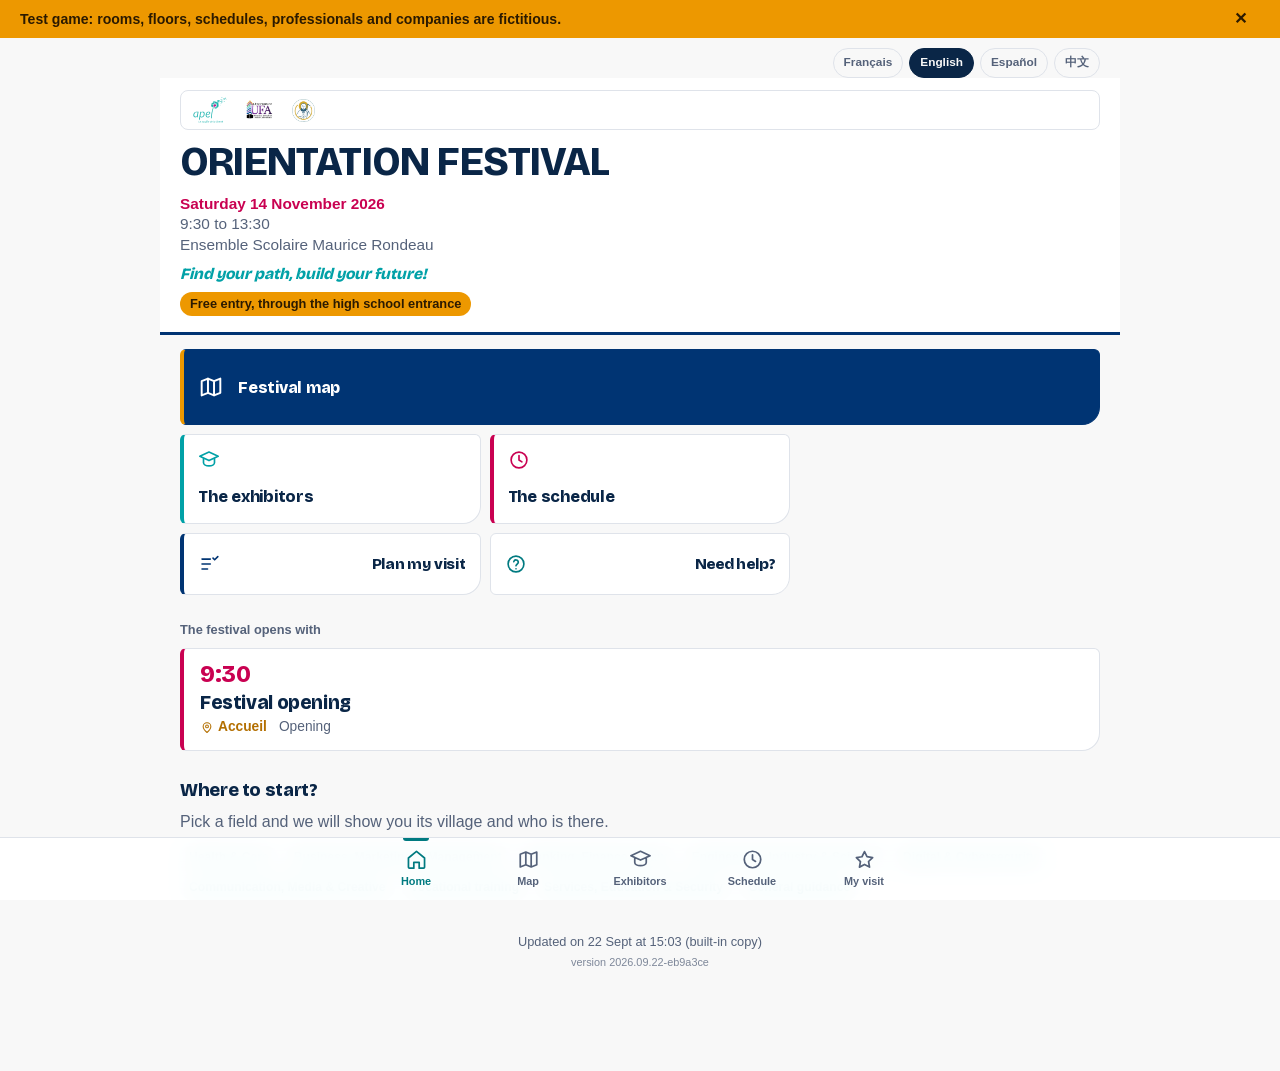
==== commit 484d9da9: "Deploy 2026.09.22-eb9a3ce" ====
--- a/index.html
+++ b/index.html
@@ -28,6 +28,18 @@
   <div id="messages" class="messages" aria-live="polite"></div>
   <div id="annonce" class="visuellement-cache" aria-live="assertive"></div>
   <noscript><p class="appli">Cette application a besoin de JavaScript.</p></noscript>
+  <!-- Le diagnostic se lit sur le téléphone, sans câble : une erreur qui empêche le
+       premier affichage remplace « Chargement… » par son message et sa ligne. -->
+  <script>
+    (function () {
+      var montre = function (texte) {
+        var m = document.querySelector('#ecran .maj');
+        if (m && /^(Chargement|Loading|Cargando|加载)/.test(m.textContent)) { m.textContent = 'Erreur au démarrage : ' + texte; m.className = 'maj erreur'; }
+      };
+      window.addEventListener('error', function (e) { montre((e.message || 'inconnue') + (e.filename ? ' — ' + e.filename.split('/').pop() + ':' + e.lineno : '')); });
+      window.addEventListener('unhandledrejection', function (e) { montre(String(e.reason && e.reason.message || e.reason || 'promesse rejetée')); });
+    })();
+  </script>
   <script type="module" src="./js/app.js"></script>
 </body>
 </html>
--- a/styles.css
+++ b/styles.css
@@ -43,6 +43,10 @@
   --display: 'Bricolage', 'Helvetica Neue', Helvetica, Arial, sans-serif;
   --texte: -apple-system, BlinkMacSystemFont, 'Segoe UI', Roboto, 'Helvetica Neue', Arial, sans-serif;
 
+  /* Les matières du plan (ADR-0013) : dalle, tranche, patio, sol, parvis, pelouse, voirie… */
+  --scene: #E7EBF1; --scene-2: #F6F8FB; --dalle: #FDFDFE; --dalle-cote: #C9D2DF; --vide: #D3DAE4;
+  --neutre: #E9EDF3; --circul: #F3F6FA; --sol: #DEE3EA; --parvis: #E9E5DC; --pelouse: #CBDFC3; --route: #C8CED8;
+  --arbre: #8FB884; --fantome: #D9DFE8; --contour: #AEB9C9; --mur: #7A8799; --ombre: #0A2647;
   --nav-h: 62px;
   --marge: 20px;
   --focus: 0 0 0 3px var(--fond), 0 0 0 5px var(--bleu);
@@ -70,6 +74,9 @@
     --alerte-pale: #4A1026;
     --z1: #17304F; --z2: #4E1F35; --z3: #4B3717; --z4: #1F3557; --z5: #10424A;
     --z6: #175A63; --z7: #5E2440; --z8: #5C441C; --z9: #4B3717; --z10: #10424A; --z11: #1E3A5C;
+    --scene: #081E36; --scene-2: #0B2843; --dalle: #102A49; --dalle-cote: #071729; --vide: #040F1D;
+    --neutre: #152E4E; --circul: #11263F; --sol: #0C2038; --parvis: #182A40; --pelouse: #14352A; --route: #0A1A2E;
+    --arbre: #2E6B45; --fantome: #132B47; --contour: #2A4667; --mur: #5C7A9C; --ombre: #000814;
     --focus: 0 0 0 3px var(--fond), 0 0 0 5px var(--bleu-clair);
   }
 }
@@ -83,7 +90,7 @@
   line-height: 1.45;
   color: var(--encre);
   background: var(--fond);
-  padding-bottom: calc(var(--nav-h) + env(safe-area-inset-bottom));
+  padding-bottom: calc(var(--nav-h) + 28px + env(safe-area-inset-bottom));
   -webkit-font-smoothing: antialiased;
 }
 a { color: var(--bleu); text-underline-offset: 3px; }
@@ -98,13 +105,26 @@
 /* ------------------------------------------------------------ structure */
 
 .appli { max-width: 560px; margin: 0 auto; padding: 0 var(--marge); }
+/* Le bandeau tient sur une ligne pour un message court : il occupait 8 % d'un
+   écran de 844 px sur toutes les pages. Il porte sa croix, et se referme. */
 .bandeau {
-  background: var(--ambre); color: #2B1A00; font-weight: 650; padding: 11px var(--marge); text-align: center;
-  position: sticky; top: 0; z-index: 5; font-size: 0.94rem;
+  background: var(--ambre); color: #2B1A00; font-weight: 650; padding: 7px var(--marge); text-align: center;
+  position: sticky; top: 0; z-index: 5; font-size: 0.88rem; line-height: 1.3;
+  display: flex; align-items: center; gap: 10px; justify-content: center;
+}
+.bandeau button {
+  flex: none; margin-left: auto; min-width: 40px; min-height: 40px; margin-block: -8px;
+  background: transparent; border: 0; color: inherit; cursor: pointer; font-weight: 700; font-size: 1rem;
 }
 .bandeau[hidden] { display: none; }
 
 .entete { padding: 26px 0 14px; }
+/* Le sélecteur de langue : quatre pastilles discrètes, alignées à droite, chacune
+   dans sa propre langue. Pas dans la navigation basse — un Visiteur ne change de
+   langue qu'une fois, et il la retrouve mémorisée. */
+.langues { display: flex; justify-content: flex-end; gap: 6px; padding: 10px 0 0; }
+.langue { font: inherit; font-size: 0.74rem; font-weight: 650; padding: 4px 10px; border-radius: 999px; border: 1px solid var(--trait); background: transparent; color: var(--encre-2); cursor: pointer; min-height: 30px; }
+.langue[aria-pressed="true"] { background: var(--encre); border-color: var(--encre); color: var(--fond); }
 .entete h1 { font-size: clamp(1.9rem, 8vw, 2.5rem); }
 .entete .sous { color: var(--encre-2); margin: 8px 0 0; font-size: 0.95rem; line-height: 1.35; }
 .retour {
@@ -151,37 +171,44 @@
 
 /* L'accueil rejoue l'affiche : fond clair, logos en haut, le titre coupé en deux
    couleurs, le slogan en turquoise, et « entrée libre » en pastille ambre. */
+/* L'accueil est lu debout, devant l'entrée : Plan, Programme et Exposants doivent
+   être atteignables SANS faire défiler sur un écran de 390 × 844. Le bloc de
+   présentation est donc condensé — il garde le titre en deux couleurs, les logos,
+   la date, le lieu et le slogan, mais cesse de manger le premier écran. */
 .affiche {
-  margin: 0 calc(var(--marge) * -1); padding: 18px var(--marge) 26px;
+  margin: 0 calc(var(--marge) * -1); padding: 12px var(--marge) 16px;
   background: var(--carte); color: var(--encre); position: relative;
   border-bottom: 3px solid var(--marine);
 }
 /* Les logos vivent sur une plaque blanche dans les deux thèmes : celui de l'UFA
    a un fond blanc opaque, et un logo ne se retouche pas. */
 .affiche .logos {
-  display: flex; align-items: center; gap: 16px; flex-wrap: wrap;
-  background: #fff; border-radius: 8px; padding: 8px 12px; margin: 0 0 18px;
+  display: flex; align-items: center; gap: 14px; flex-wrap: wrap;
+  background: #fff; border-radius: 8px; padding: 6px 10px; margin: 0 0 12px;
   border: 1px solid var(--trait);
 }
-.affiche .logos img { height: 34px; width: auto; display: block; }
-.affiche .logos img:last-child { height: 30px; }
-.affiche h1 { font-size: clamp(2.2rem, 11.5vw, 3.2rem); text-transform: uppercase; }
+.affiche .logos img { height: 26px; width: auto; display: block; }
+.affiche .logos img:last-child { height: 23px; }
+.affiche h1 { font-size: clamp(1.8rem, 9vw, 2.5rem); text-transform: uppercase; }
 .affiche h1 .t1 { color: var(--framboise); }
 .affiche h1 .t2 { color: var(--turquoise); display: block; }
-.affiche .quand { margin: 16px 0 0; font-weight: 650; font-size: 1.02rem; line-height: 1.45; color: var(--framboise); }
+.affiche .quand { margin: 10px 0 0; font-weight: 650; font-size: 0.96rem; line-height: 1.35; color: var(--framboise); }
 .affiche .quand span { display: block; color: var(--encre-2); font-weight: 500; }
 .affiche .slogan {
-  margin: 16px 0 0; font-family: var(--display); font-weight: 800; font-size: 1.12rem;
-  line-height: 1.15; color: var(--turquoise); max-width: 20ch; font-style: italic;
+  margin: 9px 0 0; font-family: var(--display); font-weight: 800; font-size: 0.98rem;
+  line-height: 1.15; color: var(--turquoise); max-width: 26ch; font-style: italic;
 }
 .affiche .entree-libre {
-  display: inline-block; margin: 16px 0 0; padding: 5px 12px; border-radius: 999px;
-  background: var(--ambre); color: #2B1A00; font-weight: 700; font-size: 0.86rem;
-}
-
-.grille-boutons { display: grid; grid-template-columns: 1fr 1fr; gap: 9px; margin: 22px 0 0; }
+  display: inline-block; margin: 9px 0 0; padding: 3px 10px; border-radius: 999px;
+  background: var(--ambre); color: #2B1A00; font-weight: 700; font-size: 0.8rem;
+}
+
+.grille-boutons { display: grid; grid-template-columns: 1fr 1fr; gap: 9px; margin: 14px 0 0; }
+/* Le second groupe est plus bas et plus plat : ce sont des outils, pas la vedette. */
+.grille-boutons.secondaires { margin-top: 9px; }
+.grille-boutons.secondaires a { min-height: 62px; flex-direction: row; align-items: center; gap: 12px; font-size: 0.96rem; }
 .grille-boutons a {
-  display: flex; flex-direction: column; justify-content: space-between; gap: 20px; min-height: 96px;
+  display: flex; flex-direction: column; justify-content: space-between; gap: 14px; min-height: 84px;
   padding: 14px; border-radius: 6px 6px 18px 6px; background: var(--carte); border: 1px solid var(--trait);
   text-decoration: none; color: var(--encre); font-family: var(--display); font-weight: 800; font-size: 1.02rem; letter-spacing: -0.015em;
 }
@@ -201,14 +228,32 @@
 .grille-boutons a.principal[data-ton] { border-left: 4px solid var(--ambre); }
 .grille-boutons a.principal[data-ton] svg { color: #fff; }
 .grille-boutons a .compte { display: block; font-family: var(--texte); font-weight: 600; font-size: 0.8rem; color: var(--encre-2); margin-top: 3px; }
-.grille-boutons a:last-child:nth-child(odd) { grid-column: span 2; min-height: 76px; flex-direction: row; align-items: center; gap: 14px; }
-
-.prochain { margin: 26px 0 0; padding: 18px 0 0; border-top: 3px solid var(--encre); }
-.prochain .quand { font-family: var(--display); font-weight: 800; font-size: 1.7rem; color: var(--orange); line-height: 1; letter-spacing: -0.02em; }
-.prochain .etiquette { font-size: 0.82rem; color: var(--encre-2); font-weight: 600; margin-bottom: 8px; }
-.prochain h2 { font-size: 1.25rem; margin: 6px 0 8px; }
-.prochain h2 a { color: inherit; text-decoration: none; }
-.prochain h2 a:hover { text-decoration: underline; }
+/* Un dernier bouton orphelin prenait toute la largeur — utile quand la grille en
+   comptait six, faux depuis qu'elle en compte trois, le premier occupant déjà les
+   deux colonnes : « Le programme » se retrouvait seul sur une ligne, texte à droite.
+   La règle ne s'applique donc plus qu'au groupe secondaire. */
+.grille-boutons.secondaires a:last-child:nth-child(odd) { grid-column: span 2; }
+
+/* Le prochain rendez-vous se lit comme les boutons du dessus : une carte, le
+   même coin cassé, un filet de couleur à gauche — framboise, la couleur du
+   programme sur l'affiche. Il flottait avant entre deux blocs, sous un filet de
+   3 px en var(--encre) qui, la nuit, devenait une barre presque blanche. */
+.prochain { margin: 26px 0 0; }
+.prochain .etiquette { font-size: 0.8rem; color: var(--encre-2); font-weight: 650; margin: 0 0 8px; display: flex; align-items: center; gap: 7px; }
+/* « En ce moment » mérite qu'on le voie de loin : un point framboise suffit. */
+.prochain .etiquette.en-cours { color: var(--framboise); }
+.prochain .etiquette.en-cours::before { content: ""; width: 8px; height: 8px; border-radius: 50%; background: var(--framboise); flex: none; }
+.carte-prochain {
+  background: var(--carte); border: 1px solid var(--trait); border-left: 4px solid var(--framboise);
+  border-radius: 6px 6px 18px 6px; padding: 14px 16px;
+}
+.carte-prochain .quand {
+  margin: 0; font-family: var(--display); font-weight: 800; font-size: 1.45rem; color: var(--framboise);
+  line-height: 1; letter-spacing: -0.02em; font-variant-numeric: tabular-nums;
+}
+.carte-prochain h2 { font-size: 1.2rem; margin: 7px 0 0; }
+.carte-prochain h2 a { color: inherit; text-decoration: none; }
+.carte-prochain h2 a:hover { text-decoration: underline; }
 
 .commencer { margin: 30px 0 0; }
 .commencer p { margin: 0 0 12px; color: var(--encre-2); }
@@ -263,6 +308,32 @@
   background: transparent; color: var(--encre); cursor: pointer; font-weight: 650; font-size: 0.88rem; white-space: nowrap;
 }
 .filtre[aria-pressed="true"] { background: var(--encre); border-color: var(--encre); color: var(--fond); }
+
+/* Une commande compacte plutôt que trois rangées empilées : la liste redevient la
+   vedette de l'écran, et rien d'essentiel n'est plus coupé hors du cadre à 390 px.
+   Les filtres posés se lisent en clair à côté, et chacun se retire d'un geste. */
+.barre-filtres { display: flex; gap: 7px; flex-wrap: wrap; align-items: center; padding: 2px 0 10px; }
+.filtre.commande { display: inline-flex; align-items: center; gap: 7px; }
+.filtre.commande svg { width: 17px; height: 17px; }
+.filtre.commande .compte {
+  min-width: 20px; height: 20px; padding: 0 6px; border-radius: 10px; background: var(--encre); color: var(--fond);
+  display: inline-flex; align-items: center; justify-content: center; font-size: 0.74rem; font-variant-numeric: tabular-nums;
+}
+.filtre.pose { border-color: var(--bleu); color: var(--bleu); background: var(--bleu-pale); }
+.filtre.pose.commande .compte { background: var(--bleu); }
+.filtre.retirable { display: inline-flex; align-items: center; gap: 6px; }
+.filtre.retirable svg { width: 15px; height: 15px; opacity: 0.8; }
+.panneau-filtres { border: 1.5px solid var(--trait); border-radius: 4px 4px 16px 4px; padding: 10px 12px 2px; margin: 0 0 12px; }
+.panneau-filtres .filtres { padding-bottom: 8px; align-items: center; }
+.titre-filtre { flex: none; font-size: 0.78rem; font-weight: 700; color: var(--encre-2); text-transform: uppercase; letter-spacing: 0.04em; align-self: center; margin-right: 3px; }
+
+/* Ce qui défile horizontalement doit montrer qu'il continue : sans ce dégradé, le
+   quatrième onglet et le neuvième domaine n'existent pas pour le Visiteur. */
+.onglets, .filtres {
+  -webkit-mask-image: linear-gradient(to right, #000 calc(100% - 24px), transparent 100%);
+  mask-image: linear-gradient(to right, #000 calc(100% - 24px), transparent 100%);
+}
+.onglets:not(:hover), .filtres:not(:hover) { scroll-behavior: smooth; }
 
 .onglets { display: flex; gap: 22px; border-bottom: 1.5px solid var(--trait); margin: 6px 0 4px; overflow-x: auto; scrollbar-width: none; }
 .onglets::-webkit-scrollbar { display: none; }
@@ -296,7 +367,12 @@
 .titre-village .compte { margin-left: auto; font-family: var(--texte); font-weight: 600; font-size: 0.82rem; color: var(--encre-2); }
 /* Le compte n'apparaît que lorsqu'un Secteur est filtré : il dit où sont les
    autres Exposants du Secteur, au lieu de laisser un onglet vide sans explication. */
-.onglet .compte { font-size: 0.78rem; font-weight: 700; opacity: 0.7; font-variant-numeric: tabular-nums; }
+/* Le compte se détache du libellé : collés, ils se lisaient « Pros12 ». */
+.onglet .compte {
+  display: inline-block; margin-left: 6px; padding: 1px 7px; border-radius: 999px;
+  background: var(--bleu-pale); color: var(--bleu);
+  font-size: 0.74rem; font-weight: 700; font-variant-numeric: tabular-nums;
+}
 .onglet[aria-selected="true"] .compte { color: var(--orange); opacity: 1; }
 
 /* ------------------------------------------------------------ listes */
@@ -314,11 +390,21 @@
 .ligne .corps { min-width: 0; }
 .ligne .corps > a { color: inherit; text-decoration: none; font-weight: 700; display: block; font-size: 1.02rem; line-height: 1.25; }
 .ligne .corps > a:hover { text-decoration: underline; }
-.ligne .meta { color: var(--encre-2); font-size: 0.86rem; margin-top: 5px; display: flex; flex-wrap: wrap; gap: 5px 12px; align-items: center; line-height: 1.35; }
-.ligne .salle { color: var(--orange); font-weight: 700; text-decoration: none; display: inline-flex; align-items: center; gap: 4px; }
-.ligne .salle svg { width: 14px; height: 14px; }
-.ligne .salle:hover { text-decoration: underline; }
-.ligne .salle.avenir { color: var(--encre-2); font-weight: 500; font-style: italic; }
+/* La ligne de méta est la même partout : une rangée d'éléments SÉPARÉS. Cette
+   règle vivait sous « .ligne » seulement, si bien que le prochain événement de
+   l'accueil collait sa salle à son format et donnait à lire « AccueilOuverture ». */
+.meta { color: var(--encre-2); font-size: 0.86rem; margin-top: 5px; display: flex; flex-wrap: wrap; gap: 5px 12px; align-items: center; line-height: 1.35; }
+/* Le repère de salle est une pièce à lui : partout où salleHtml() le pose —
+   une ligne de liste, une fiche, l'accueil — il doit garder son épingle collée
+   à son nom. Scopé à .ligne, il retombait ailleurs en lien souligné, épingle
+   sur une ligne et nom sur la suivante. */
+/* Qualifié par l'élément à dessein : le panneau du plan porte lui aussi
+   « salle », sur une <section> que l'inline-flex sortirait du cadre. Ici, le
+   repère est toujours le <a> ou le <span> que rend salleHtml(). */
+:is(a, span).salle { color: var(--orange); font-weight: 700; text-decoration: none; display: inline-flex; align-items: center; gap: 4px; }
+:is(a, span).salle svg { width: 14px; height: 14px; flex: none; }
+a.salle:hover { text-decoration: underline; }
+span.salle.avenir { color: var(--encre-2); font-weight: 500; font-style: italic; }
 .ligne.fait .corps > a { text-decoration: line-through; color: var(--encre-2); }
 .ligne.chevauche { background: var(--alerte-pale); border-radius: 4px; padding-left: 10px; padding-right: 10px; margin: 0 -10px; }
 .alerte-ico { color: var(--alerte); font-weight: 700; display: inline-flex; align-items: center; gap: 5px; }
@@ -389,9 +475,6 @@
 .fiche dl { display: grid; grid-template-columns: 5.6em 1fr; gap: 11px 14px; margin: 20px 0; padding: 18px 0; border-top: 1px solid var(--trait); border-bottom: 1px solid var(--trait); }
 .fiche dt { color: var(--encre-2); font-size: 0.86rem; padding-top: 2px; }
 .fiche dd { margin: 0; font-weight: 650; }
-.fiche dd .salle { color: var(--orange); text-decoration: none; display: inline-flex; align-items: center; gap: 4px; }
-.fiche dd .salle svg { width: 14px; height: 14px; }
-.fiche dd .salle.avenir { color: var(--encre-2); font-style: italic; }
 .fiche p.description { margin: 18px 0; line-height: 1.55; max-width: 62ch; }
 .qr-entete {
   background: var(--bleu); color: #fff; border-radius: 4px 4px 16px 4px; padding: 14px 16px; margin: 4px 0 18px;
@@ -401,51 +484,136 @@
 .rappel { display: flex; gap: 9px; align-items: center; color: var(--encre-2); font-size: 0.88rem; margin: 22px 0 0; }
 .rappel svg { width: 17px; height: 17px; }
 
-/* ------------------------------------------------------------ le plan */
-
-.plan-viewport {
-  position: relative; aspect-ratio: 1 / 1.02; max-height: 62vh; border: 1.5px solid var(--trait);
-  border-radius: 4px 4px 20px 4px; overflow: hidden; background: var(--carte); touch-action: none; user-select: none; -webkit-user-select: none;
-}
-.plan-viewport svg { width: 100%; height: 100%; }
-.plan-viewport .outils { position: absolute; right: 10px; bottom: 10px; display: flex; flex-direction: column; gap: 6px; }
-.plan-viewport .outils button {
+/* ------------------------------------------------------------ le plan (ADR-0013) */
+
+/* Plein écran : le plan prend toute la fenêtre, la barre basse et le pied
+   disparaissent, la croix ferme. Dans la page, il piégeait le défilement. */
+body.plan-ouvert { overflow: hidden; }
+body.plan-ouvert .nav, body.plan-ouvert #pied, body.plan-ouvert .bandeau { display: none; }
+.plan-plein {
+  position: fixed; inset: 0; z-index: 30; background: var(--fond); display: flex; flex-direction: column; overflow: hidden;
+  padding-top: env(safe-area-inset-top);
+}
+.plan-rail { display: flex; gap: 8px; align-items: center; padding: 8px var(--marge) 0; flex: none; }
+.plan-rail .recherche { flex: 1; min-width: 0; margin: 0; }
+.plan-fermer {
+  width: 44px; height: 44px; border-radius: 50%; border: 1.5px solid var(--trait); background: var(--carte); color: var(--encre);
+  display: grid; place-items: center; cursor: pointer; flex: none;
+}
+.plan-fermer svg { width: 20px; height: 20px; }
+.plan-onglets { padding: 0 var(--marge); margin: 8px 0 0; flex: none; }
+
+/* La scène : la caméra dessine dans ce cadre ; la feuille se pose par-dessus,
+   en bas, et l'adaptateur lui réserve la place quand il cadre. */
+.plan-scene {
+  position: relative; flex: 1; min-height: 0; overflow: hidden; touch-action: none; user-select: none; -webkit-user-select: none; cursor: grab;
+  background: radial-gradient(120% 90% at 50% 12%, var(--scene-2), var(--scene)); margin-top: 6px;
+}
+.plan-scene.attrape { cursor: grabbing; }
+.plan-scene svg { width: 100%; height: 100%; display: block; }
+.plan-scene .outils { position: absolute; right: 10px; top: 10px; display: flex; flex-direction: column; gap: 6px; }
+.plan-scene .outils button {
   width: 40px; height: 40px; border-radius: 50%; border: 1.5px solid var(--trait); background: var(--carte);
   cursor: pointer; display: grid; place-items: center; color: var(--encre); box-shadow: 0 2px 8px rgba(21, 15, 74, 0.08);
 }
-.plan-viewport .outils svg { width: 17px; height: 17px; }
-.plan-monde { cursor: grab; }
-.zone-rect { stroke: var(--encre); stroke-opacity: 0.18; stroke-width: 0.3; cursor: pointer; }
-.zone-rect:hover, .zone-rect:focus { stroke-opacity: 0.7; }
-.zone-rect.active { stroke: var(--bleu); stroke-opacity: 1; stroke-width: 0.7; }
-.zone-num { font-family: var(--display); font-size: 4.6px; font-weight: 800; fill: var(--encre); pointer-events: none; letter-spacing: -0.03em; }
-.zone-nom { font-family: var(--display); font-size: 2.5px; font-weight: 800; fill: var(--encre); fill-opacity: 0.68; pointer-events: none; letter-spacing: -0.01em; }
-.salle-rect { fill: var(--carte); stroke: var(--encre); stroke-opacity: 0.35; stroke-width: 0.25; cursor: pointer; }
-.salle-rect.estimee { stroke-dasharray: 0.7 0.5; }
-.salle-txt { font-size: 2.1px; font-weight: 700; fill: var(--encre); pointer-events: none; text-anchor: middle; font-family: var(--texte); }
-.salle-g.poi .salle-rect { fill: var(--carte); stroke: var(--orange); stroke-opacity: 0.85; stroke-width: 0.35; }
-.salle-g.poi .salle-txt { fill: var(--orange); }
-.salle-g.visite .salle-rect { stroke: var(--bleu); stroke-width: 0.5; stroke-opacity: 1; }
-.salle-g.allumee .salle-rect { fill: var(--orange); stroke: var(--orange); stroke-width: 0.5; stroke-opacity: 1; }
-.salle-g.allumee .salle-txt { fill: #fff; }
-.salle-etoile { fill: none; stroke: var(--bleu); stroke-width: 0.42; stroke-linecap: round; pointer-events: none; }
-.halo { fill: none; stroke: var(--orange); stroke-width: 0.5; opacity: 0.9; animation: halo 1.6s ease-out infinite; transform-origin: center; transform-box: fill-box; }
-@keyframes halo { 0% { transform: scale(0.75); opacity: 0.9; } 100% { transform: scale(1.9); opacity: 0; } }
-.entree-txt { font-family: var(--display); font-size: 2.6px; font-weight: 800; fill: var(--encre); fill-opacity: 0.55; text-anchor: middle; }
-
-.legende { display: flex; flex-wrap: wrap; gap: 5px 14px; margin: 12px 0 0; font-size: 0.82rem; color: var(--encre-2); }
-.legende span { display: inline-flex; align-items: center; gap: 6px; }
-.legende span::before { content: ""; width: 11px; height: 11px; border-radius: 2px; background: var(--c); }
-.guidage { margin: 18px 0 0; padding: 16px 0 0; border-top: 3px solid var(--orange); }
+.plan-scene .outils svg { width: 17px; height: 17px; }
+
+/* Les matières du bâtiment. Une Pièce hors festival : fond discret, murs tracés.
+   Une Salle du festival : la couleur de son Village (--c), posée par le rendu. */
+.sol { fill: var(--sol); }
+.tranches polygon { fill: var(--dalle-cote); }
+.dalle { fill: var(--dalle); stroke: var(--contour); stroke-width: 0.8; stroke-linejoin: round; cursor: pointer; }
+.vide { fill: var(--vide); }
+.etage { transition: opacity 0.18s; }
+.etage.eteint { pointer-events: none; }
+.piece { --m: var(--neutre); }
+.piece .face-t { fill: var(--m); stroke: var(--mur); stroke-width: 0.9; stroke-linejoin: round; }
+.piece .cotes polygon { fill: color-mix(in srgb, var(--m) var(--o, 70%), var(--ombre)); }
+.k-c, .k-e { --m: var(--circul); }
+.k-v { --m: var(--pelouse); }
+.k-r { --m: var(--route); }
+.k-s { --m: var(--parvis); }
+.k-a { --m: var(--arbre); }
+.k-g { --m: var(--fantome); }
+.k-v .face-t, .k-r .face-t, .k-s .face-t { stroke: none; }
+.k-a .face-t { stroke: none; }
+.k-g .face-t { stroke-dasharray: 3 2; }
+.k-e .face-t { stroke-dasharray: 1.5 1.5; }
+.k-p { --m: var(--carte); }
+.k-p .face-t { fill: color-mix(in srgb, var(--framboise) 32%, var(--carte)); stroke: var(--framboise); }
+.piece.salle { --m: var(--c, var(--carte)); cursor: pointer; }
+.piece.salle .face-t { stroke: var(--encre); stroke-opacity: 0.6; }
+.piece.salle.poi .face-t { stroke: var(--orange); stroke-opacity: 1; stroke-width: 1.2; }
+.piece.salle.visite .face-t { stroke: var(--bleu); stroke-opacity: 1; stroke-width: 1.4; }
+.piece.salle.allumee { --m: var(--ambre); }
+.piece.salle.allumee .face-t { stroke: var(--orange); stroke-opacity: 1; stroke-width: 1.4; }
+.piece.salle.allumee .lbl { fill: #2B1A00; }
+.piece.hors { opacity: 0.26; }
+.lbl { font-family: var(--texte); font-weight: 650; fill: var(--encre); text-anchor: middle; dominant-baseline: middle; pointer-events: none; }
+.k-p .lbl { fill: var(--framboise); font-weight: 700; }
+.piece.muette .lbl { display: none; }
+.halo { fill: none; stroke: var(--ambre); stroke-width: 3; stroke-linejoin: round; opacity: 0; }
+.piece.allumee .halo { animation: halo-plan 1.6s ease-out infinite; }
+@keyframes halo-plan { 0% { opacity: 0.9; stroke-width: 2; } 100% { opacity: 0; stroke-width: 9; } }
+.marque { fill: var(--bleu); stroke: var(--carte); stroke-width: 0.8; pointer-events: none; }
+.etiq-etage { cursor: pointer; }
+.etiq-etage .nom { font-family: var(--display); font-weight: 800; fill: var(--encre); font-size: 15px; letter-spacing: -0.01em; }
+.etiq-etage .det { font-family: var(--texte); font-weight: 500; fill: var(--encre-2); font-size: 11.5px; }
+.etiq-etage:hover .nom { fill: var(--bleu); }
+.etiq-etage .filet { stroke: var(--contour); stroke-width: 1; }
+.plan-scene g[tabindex]:focus-visible { outline: none; }
+.plan-scene g[tabindex]:focus-visible .face-t, .plan-scene g[tabindex]:focus-visible .nom { stroke: var(--bleu); stroke-width: 2.4; }
+
+/* La feuille du bas : trois hauteurs. Sa tête (poignée, pastilles des villages)
+   reste toujours visible ; son corps défile. */
+.feuille {
+  position: absolute; left: 0; right: 0; bottom: 0; z-index: 2; background: var(--carte); color: var(--encre);
+  border-radius: 18px 18px 0 0; box-shadow: 0 -6px 24px rgba(10, 38, 71, 0.14); display: flex; flex-direction: column;
+  max-height: 90%; transition: height 0.22s ease-out; padding-bottom: env(safe-area-inset-bottom);
+}
+.feuille[data-hauteur="repliee"] { height: auto; }
+.feuille[data-hauteur="repliee"] .feuille-corps { display: none; }
+.feuille[data-hauteur="mi"] { height: 46%; }
+.feuille[data-hauteur="deployee"] { height: 90%; }
+.feuille-tete { flex: none; padding: 0 12px 8px; border-bottom: 1px solid var(--trait); touch-action: none; }
+.poignee { display: block; width: 100%; height: 26px; background: none; border: 0; cursor: grab; padding: 0; }
+.poignee span { display: block; width: 40px; height: 5px; border-radius: 3px; background: var(--trait); margin: 8px auto 0; }
+.pastilles { display: flex; gap: 6px; overflow-x: auto; scrollbar-width: none; padding: 2px 0; }
+.pastilles::-webkit-scrollbar { display: none; }
+.pastille {
+  flex: none; display: inline-flex; align-items: center; gap: 6px; font: inherit; font-size: 0.8rem; font-weight: 600; color: var(--encre);
+  background: var(--fond); border: 1px solid var(--trait); border-radius: 999px; padding: 4px 10px 4px 5px; cursor: pointer; white-space: nowrap; min-height: 32px;
+}
+.pastille .n { display: grid; place-items: center; width: 20px; height: 20px; border-radius: 50%; background: var(--c); font-size: 0.72rem; font-weight: 700; }
+.pastille[aria-pressed="true"] { border-color: var(--marine); box-shadow: inset 0 0 0 1px var(--marine); background: var(--carte); }
+.feuille-corps { flex: 1; min-height: 0; overflow-y: auto; overscroll-behavior: contain; padding: 4px var(--marge) 20px; }
+.feuille-titre { font-size: 1.25rem; margin: 10px 0 4px; }
+.feuille-sous { color: var(--encre-2); margin: 0; font-size: 0.9rem; line-height: 1.4; }
+.feuille .guidage { margin: 8px 0 0; padding: 8px 0 0; border-top: 0; }
+.feuille .panneau-zone { margin: 10px 0 0; }
 .guidage h2 { font-size: 1.2rem; margin: 0 0 6px; }
 .guidage .ou { color: var(--orange); font-weight: 800; font-family: var(--display); font-size: 1.05rem; }
-.panneau-zone { margin: 22px 0 0; }
 .panneau-zone h2 { font-size: 1.3rem; margin: 0 0 4px; display: flex; align-items: baseline; gap: 9px; }
 .panneau-zone h2 .num { color: var(--orange); }
 .panneau-zone .salles-de-la-zone { color: var(--encre-2); font-size: 0.88rem; margin: 0 0 6px; }
 .panneau-zone .salles-de-la-zone a { color: var(--orange); font-weight: 650; text-decoration: none; }
-details.equivalent { margin: 24px 0 0; border-top: 1px solid var(--trait); }
+details.equivalent { margin: 18px 0 0; border-top: 1px solid var(--trait); }
 details.equivalent summary { cursor: pointer; font-weight: 650; min-height: 46px; display: flex; align-items: center; color: var(--encre-2); font-size: 0.92rem; }
+
+/* Au large, la feuille devient un panneau à droite : même HTML, seule la place change. */
+@media (min-width: 900px) {
+  .plan-plein { display: grid; grid-template-columns: minmax(0, 1fr) 380px; grid-template-rows: auto auto minmax(0, 1fr); }
+  .plan-rail { grid-column: 1; grid-row: 1; }
+  .plan-onglets { grid-column: 1; grid-row: 2; }
+  .plan-scene { grid-column: 1; grid-row: 3; }
+  .feuille {
+    position: static; grid-column: 2; grid-row: 1 / 4; height: auto !important; max-height: none; border-radius: 0; box-shadow: none;
+    border-left: 1px solid var(--trait);
+  }
+  .feuille[data-hauteur="repliee"] .feuille-corps { display: block; }
+  .poignee { display: none; }
+  .pastilles { flex-wrap: wrap; padding-top: 12px; }
+}
 
 /* ------------------------------------------------------------ préparer, questions */
 
@@ -467,8 +635,14 @@
 
 /* ------------------------------------------------------------ messages */
 
+/* Les notifications se posaient juste au-dessus de la navigation, c'est-à-dire
+   exactement sur les boutons d'action des fiches et sur la dernière ligne des
+   listes : une confirmation de 60 px avalait la ligne qu'elle confirmait. Elles
+   viennent donc EN HAUT, sous le bandeau, où rien ne se touche. Et le corps de
+   page réserve la navigation plus la place d'une notification, pour que le
+   dernier élément puisse toujours être amené au-dessus. */
 .messages {
-  position: fixed; left: 50%; bottom: calc(var(--nav-h) + 14px + env(safe-area-inset-bottom)); transform: translateX(-50%);
+  position: fixed; left: 50%; top: calc(12px + env(safe-area-inset-top)); transform: translateX(-50%);
   z-index: 20; width: min(92vw, 520px); display: flex; flex-direction: column; gap: 8px; pointer-events: none;
 }
 .message {
@@ -478,10 +652,56 @@
 .message.alerte { background: var(--alerte); color: #fff; }
 .message.orange { background: var(--ambre); color: #2B1A00; }
 .message > svg { width: 19px; height: 19px; flex: none; }
-.message button { margin-left: auto; background: rgba(255, 255, 255, 0.2); border: 0; color: inherit; border-radius: 6px; min-height: 34px; padding: 5px 11px; cursor: pointer; font-weight: 700; display: grid; place-items: center; }
+.message button { margin-left: auto; background: rgba(255, 255, 255, 0.2); border: 0; color: inherit; border-radius: 6px; min-height: 40px; min-width: 40px; padding: 5px 12px; cursor: pointer; font-weight: 700; display: grid; place-items: center; }
 .message button svg { width: 15px; height: 15px; }
 
+
+/* ------------------------------------------------------------ préparer, en étapes */
+
+.etapes { list-style: none; display: flex; gap: 6px; margin: 4px 0 18px; padding: 0; overflow-x: auto; scrollbar-width: none; }
+.etapes::-webkit-scrollbar { display: none; }
+.etapes li { flex: none; }
+.etapes button {
+  display: inline-flex; align-items: center; gap: 7px; min-height: 38px; padding: 6px 12px;
+  border: 1.5px solid var(--trait); border-radius: 999px; background: transparent; color: var(--encre-2);
+  cursor: pointer; font-weight: 650; font-size: 0.86rem; white-space: nowrap;
+}
+.etapes li[aria-current="step"] button { background: var(--marine); border-color: var(--marine); color: #fff; }
+.etapes .num {
+  width: 20px; height: 20px; border-radius: 50%; background: var(--trait); color: var(--encre);
+  display: inline-flex; align-items: center; justify-content: center; font-size: 0.74rem; font-variant-numeric: tabular-nums;
+}
+.etapes li[aria-current="step"] .num { background: rgba(255, 255, 255, 0.25); color: #fff; }
+.sous-etape { color: var(--encre-2); margin: 0 0 14px; line-height: 1.45; }
+.nav-etapes { margin-top: 26px; justify-content: space-between; }
+.nav-etapes .bouton { flex: 1; justify-content: center; }
+
+/* ------------------------------------------------------------ l'ordinateur respire */
+
+/* Une largeur maximale unique de 560 px laissait des marges disproportionnées sur
+   1280 px. Des paliers, plutôt : la colonne s'élargit, mais l'ORDRE de lecture du
+   téléphone reste l'ordre du document — c'est ce qui permet à un parent de
+   retrouver sur son écran ce que son enfant lui a montré sur le sien. */
 @media (min-width: 620px) {
+  .appli { max-width: 700px; }
   .grille-boutons { grid-template-columns: repeat(3, 1fr); }
   .grille-boutons a.principal { grid-column: span 3; }
-}
+  .fiche dl, .fiche .description { max-width: 62ch; }
+}
+@media (min-width: 1040px) {
+  .appli { max-width: 960px; }
+  .liste .ligne { padding-inline: 4px; }
+}
+
+/* ------------------------------------------------------------ détails */
+
+/* Chrome et Safari ajoutent leur propre croix dans un champ « search » : avec la
+   nôtre, le Visiteur en voyait deux et hésitait entre deux commandes identiques. */
+input[type="search"]::-webkit-search-cancel-button,
+input[type="search"]::-webkit-search-decoration { -webkit-appearance: none; appearance: none; }
+
+/* Sur l'écran d'aide, une ligne entière soulignée fait du bruit : c'est le titre
+   qui porte le lien, et le chevron qui dit qu'on peut y aller. */
+.aide-bloc { text-decoration: none; }
+.aide-bloc h3 { text-decoration: none; }
+.aide-bloc:hover h3 { text-decoration: underline; text-underline-offset: 3px; }
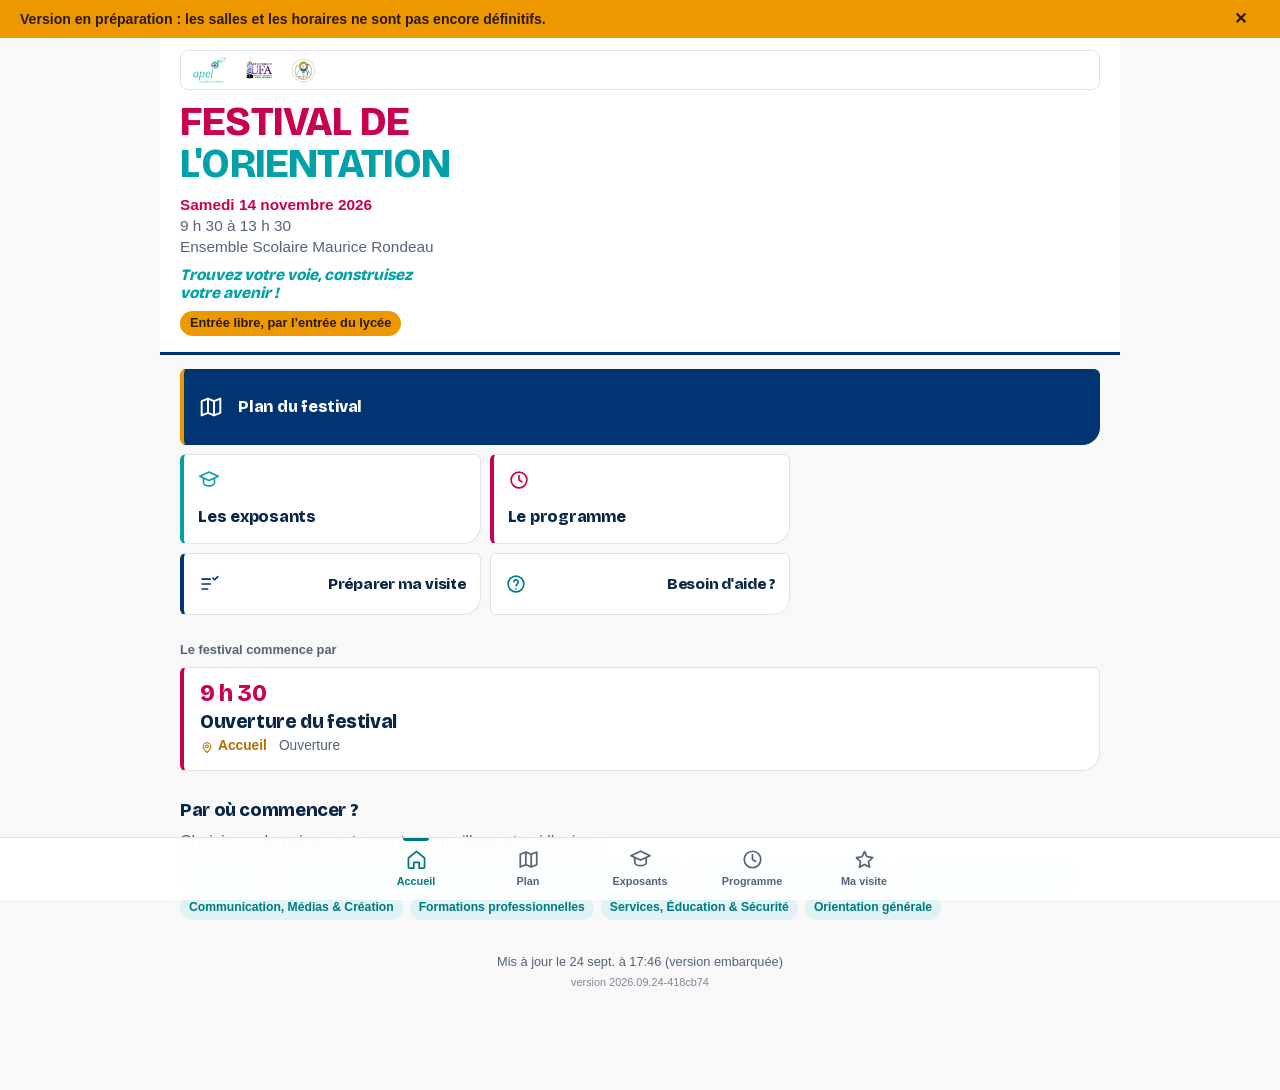
==== commit 85edd0ad: "Deploy 2026.09.24-418cb74" ====
--- a/index.html
+++ b/index.html
@@ -2,6 +2,11 @@
 <html lang="fr">
 <head>
   <meta charset="utf-8">
+  <!-- Sécurité 06 : seconde ligne de défense derrière l'échappement du rendu (innerHTML).
+       Ni script ni style en ligne ; le réseau ne va qu'au site, aux deux Workers et au
+       classeur public (secours gviz). GitHub Pages n'émet aucun en-tête : d'où la balise. -->
+  <meta http-equiv="Content-Security-Policy" content="default-src 'self'; script-src 'self'; style-src 'self'; font-src 'self'; img-src 'self' data: blob:; media-src 'self' blob:; connect-src 'self' https://festival-jeu.festival-e23.workers.dev https://festival-jeu-dev.festival-e23.workers.dev https://docs.google.com; manifest-src 'self'; worker-src 'self'; object-src 'none'; base-uri 'none'; form-action 'none'">
+  <meta name="referrer" content="no-referrer">
   <meta name="viewport" content="width=device-width, initial-scale=1, viewport-fit=cover">
   <title>Festival de l'Orientation</title>
   <meta name="description" content="Programme, plan, exposants et visite personnelle du Festival de l'Orientation, Ensemble Scolaire Maurice Rondeau, Bussy-Saint-Georges.">
@@ -28,18 +33,7 @@
   <div id="messages" class="messages" aria-live="polite"></div>
   <div id="annonce" class="visuellement-cache" aria-live="assertive"></div>
   <noscript><p class="appli">Cette application a besoin de JavaScript.</p></noscript>
-  <!-- Le diagnostic se lit sur le téléphone, sans câble : une erreur qui empêche le
-       premier affichage remplace « Chargement… » par son message et sa ligne. -->
-  <script>
-    (function () {
-      var montre = function (texte) {
-        var m = document.querySelector('#ecran .maj');
-        if (m && /^(Chargement|Loading|Cargando|加载)/.test(m.textContent)) { m.textContent = 'Erreur au démarrage : ' + texte; m.className = 'maj erreur'; }
-      };
-      window.addEventListener('error', function (e) { montre((e.message || 'inconnue') + (e.filename ? ' — ' + e.filename.split('/').pop() + ':' + e.lineno : '')); });
-      window.addEventListener('unhandledrejection', function (e) { montre(String(e.reason && e.reason.message || e.reason || 'promesse rejetée')); });
-    })();
-  </script>
+  <script src="./js/erreurs.js"></script>
   <script type="module" src="./js/app.js"></script>
 </body>
 </html>
--- a/styles.css
+++ b/styles.css
@@ -254,6 +254,35 @@
 .carte-prochain h2 { font-size: 1.2rem; margin: 7px 0 0; }
 .carte-prochain h2 a { color: inherit; text-decoration: none; }
 .carte-prochain h2 a:hover { text-decoration: underline; }
+
+/* Le Grand Défi (grand-defi 01) : la jauge de l'accueil, même carte que le
+   prochain événement, filet ambre — la couleur des repères. Elle n'existe que
+   pour qui a joué. */
+.grand-defi {
+  margin: 26px 0 0; background: var(--carte); border: 1px solid var(--trait); border-left: 4px solid var(--ambre);
+  border-radius: 6px 6px 18px 6px; padding: 14px 16px;
+}
+.grand-defi h2 { font-size: 0.8rem; color: var(--encre-2); font-weight: 650; margin: 0; font-family: var(--texte); letter-spacing: 0; }
+.grand-defi .score { margin: 4px 0 10px; font-family: var(--display); font-size: 1.1rem; color: var(--encre-2); font-variant-numeric: tabular-nums; }
+.grand-defi .score strong { font-size: 1.8rem; font-weight: 800; color: var(--orange); letter-spacing: -0.02em; }
+.grand-defi .jauge { height: 10px; border-radius: 999px; background: var(--orange-pale); overflow: hidden; }
+.grand-defi .jauge span { display: block; height: 100%; background: var(--ambre); border-radius: inherit; }
+.grand-defi .attente { margin: 8px 0 0; font-size: 0.85rem; color: var(--encre-2); }
+
+/* Les défis que ce stand permet de valider, sur la fiche ouverte par le QR du chevalet. */
+.defis-ici { margin: 18px 0 0; }
+.defis-ici .titre-section { margin-top: 0; }
+.defis-ici ul { list-style: none; margin: 0; padding: 0; display: grid; gap: 8px; }
+.defis-ici li {
+  display: flex; flex-wrap: wrap; align-items: center; gap: 8px 12px; padding: 12px 14px;
+  background: var(--orange-pale); border-radius: 4px 4px 14px 4px;
+}
+.defis-ici .nom { flex: 1 1 12em; font-weight: 650; }
+.defis-ici .points { font-family: var(--display); font-weight: 800; color: var(--orange); font-variant-numeric: tabular-nums; }
+.defis-ici .bouton { min-height: 40px; padding: 8px 16px; }
+.defis-ici .etat { font-weight: 650; font-size: 0.9rem; color: var(--encre-2); }
+.defis-ici .etat.valide { color: var(--bleu); }
+.defis-ici .etat.refuse { color: var(--alerte); }
 
 .commencer { margin: 30px 0 0; }
 .commencer p { margin: 0 0 12px; color: var(--encre-2); }
@@ -541,6 +570,18 @@
 .k-e .face-t { stroke-dasharray: 1.5 1.5; }
 .k-p { --m: var(--carte); }
 .k-p .face-t { fill: color-mix(in srgb, var(--framboise) 32%, var(--carte)); stroke: var(--framboise); }
+/* La couleur de chaque Village, par classe (sécurité 06 : pas de style en ligne). */
+.zone-1 { --c: var(--z1); }
+.zone-2 { --c: var(--z2); }
+.zone-3 { --c: var(--z3); }
+.zone-4 { --c: var(--z4); }
+.zone-5 { --c: var(--z5); }
+.zone-6 { --c: var(--z6); }
+.zone-7 { --c: var(--z7); }
+.zone-8 { --c: var(--z8); }
+.zone-9 { --c: var(--z9); }
+.zone-10 { --c: var(--z10); }
+.zone-11 { --c: var(--z11); }
 .piece.salle { --m: var(--c, var(--carte)); cursor: pointer; }
 .piece.salle .face-t { stroke: var(--encre); stroke-opacity: 0.6; }
 .piece.salle.poi .face-t { stroke: var(--orange); stroke-opacity: 1; stroke-width: 1.2; }
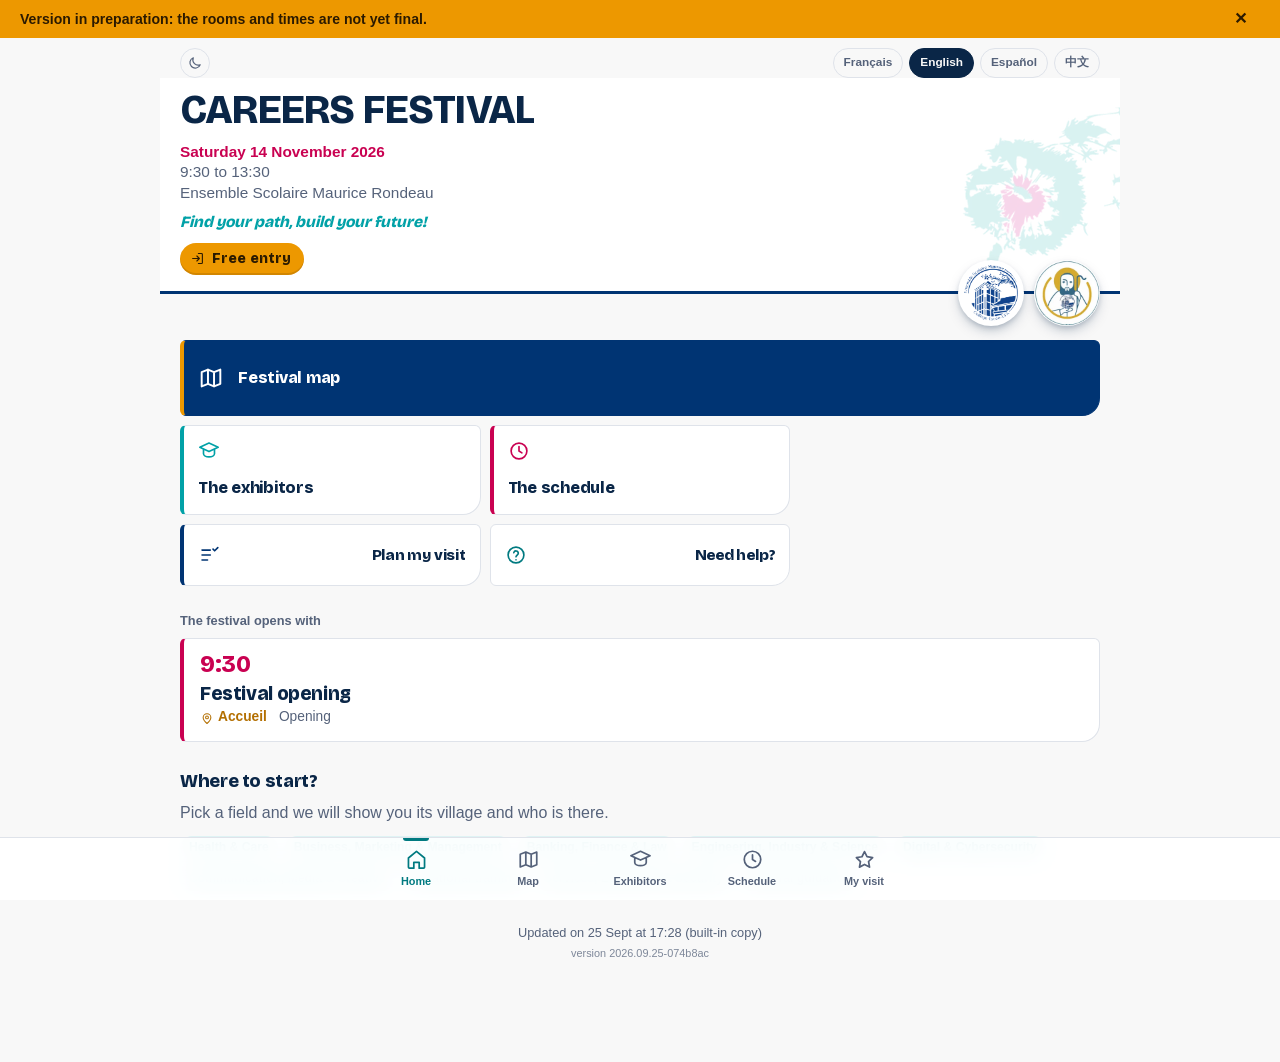
==== commit 9e5da79f: "Deploy 2026.09.25-074b8ac" ====
--- a/index.html
+++ b/index.html
@@ -10,8 +10,7 @@
   <meta name="viewport" content="width=device-width, initial-scale=1, viewport-fit=cover">
   <title>Festival de l'Orientation</title>
   <meta name="description" content="Programme, plan, exposants et visite personnelle du Festival de l'Orientation, Ensemble Scolaire Maurice Rondeau, Bussy-Saint-Georges.">
-  <meta name="theme-color" content="#F8F8F8" media="(prefers-color-scheme: light)">
-  <meta name="theme-color" content="#06182C" media="(prefers-color-scheme: dark)">
+  <meta name="theme-color" content="#F8F8F8">
   <meta name="apple-mobile-web-app-capable" content="yes">
   <meta name="apple-mobile-web-app-status-bar-style" content="default">
   <meta name="apple-mobile-web-app-title" content="Festival">
--- a/styles.css
+++ b/styles.css
@@ -13,7 +13,7 @@
    c'est ce qui fait que l'appli et l'affiche se reconnaissent. */
 
 :root {
-  color-scheme: light dark;
+  color-scheme: light;
 
   --framboise: #C90151;
   --turquoise: #01A1A7;
@@ -52,33 +52,34 @@
   --focus: 0 0 0 3px var(--fond), 0 0 0 5px var(--bleu);
 }
 
-@media (prefers-color-scheme: dark) {
-  :root {
-    --framboise: #FF6E9F;
-    --turquoise: #35C6CC;
-    --ambre: #FFB13D;
-    --marine: #7FA6D4;
-
-    --bleu: #35C6CC;
-    --marque: #002A5E;
-    --bleu-clair: #6FDCE1;
-    --bleu-pale: #0B3B44;
-    --orange: #FFB13D;
-    --orange-pale: #4A3208;
-    --encre: #E9EFF7;
-    --encre-2: #9AACC4;
-    --fond: #06182C;
-    --carte: #0D2440;
-    --trait: #1E3A5C;
-    --alerte: #FF6E9F;
-    --alerte-pale: #4A1026;
-    --z1: #17304F; --z2: #4E1F35; --z3: #4B3717; --z4: #1F3557; --z5: #10424A;
-    --z6: #175A63; --z7: #5E2440; --z8: #5C441C; --z9: #4B3717; --z10: #10424A; --z11: #1E3A5C;
-    --scene: #081E36; --scene-2: #0B2843; --dalle: #102A49; --dalle-cote: #071729; --vide: #040F1D;
-    --neutre: #152E4E; --circul: #11263F; --sol: #0C2038; --parvis: #182A40; --pelouse: #14352A; --route: #0A1A2E;
-    --arbre: #2E6B45; --fantome: #132B47; --contour: #2A4667; --mur: #5C7A9C; --ombre: #000814;
-    --focus: 0 0 0 3px var(--fond), 0 0 0 5px var(--bleu-clair);
-  }
+/* Le thème sombre est un CHOIX (le petit bouton de l'accueil), pas le réglage du téléphone :
+   les testeurs l'avaient le soir, le festival a lieu en plein jour. Clair par défaut. */
+:root[data-theme="dark"] {
+  color-scheme: dark;
+  --framboise: #FF6E9F;
+  --turquoise: #35C6CC;
+  --ambre: #FFB13D;
+  --marine: #7FA6D4;
+
+  --bleu: #35C6CC;
+  --marque: #002A5E;
+  --bleu-clair: #6FDCE1;
+  --bleu-pale: #0B3B44;
+  --orange: #FFB13D;
+  --orange-pale: #4A3208;
+  --encre: #E9EFF7;
+  --encre-2: #9AACC4;
+  --fond: #06182C;
+  --carte: #0D2440;
+  --trait: #1E3A5C;
+  --alerte: #FF6E9F;
+  --alerte-pale: #4A1026;
+  --z1: #17304F; --z2: #4E1F35; --z3: #4B3717; --z4: #1F3557; --z5: #10424A;
+  --z6: #175A63; --z7: #5E2440; --z8: #5C441C; --z9: #4B3717; --z10: #10424A; --z11: #1E3A5C;
+  --scene: #081E36; --scene-2: #0B2843; --dalle: #102A49; --dalle-cote: #071729; --vide: #040F1D;
+  --neutre: #152E4E; --circul: #11263F; --sol: #0C2038; --parvis: #182A40; --pelouse: #14352A; --route: #0A1A2E;
+  --arbre: #2E6B45; --fantome: #132B47; --contour: #2A4667; --mur: #5C7A9C; --ombre: #000814;
+  --focus: 0 0 0 3px var(--fond), 0 0 0 5px var(--bleu-clair);
 }
 
 * { box-sizing: border-box; }
@@ -122,7 +123,14 @@
 /* Le sélecteur de langue : quatre pastilles discrètes, alignées à droite, chacune
    dans sa propre langue. Pas dans la navigation basse — un Visiteur ne change de
    langue qu'une fois, et il la retrouve mémorisée. */
-.langues { display: flex; justify-content: flex-end; gap: 6px; padding: 10px 0 0; }
+.reglages-haut { display: flex; align-items: center; justify-content: space-between; gap: 6px; padding: 10px 0 0; }
+.langues { display: flex; justify-content: flex-end; gap: 6px; }
+/* Tout petit, une icône : on le voit sans qu'il réclame l'attention. La zone de toucher reste de 30 px, comme les langues. */
+.theme {
+  display: inline-flex; align-items: center; justify-content: center; width: 30px; height: 30px; padding: 0; flex: none;
+  border-radius: 50%; border: 1px solid var(--trait); background: transparent; color: var(--encre-2); cursor: pointer;
+}
+.theme svg { width: 16px; height: 16px; }
 .langue { font: inherit; font-size: 0.74rem; font-weight: 650; padding: 4px 10px; border-radius: 999px; border: 1px solid var(--trait); background: transparent; color: var(--encre-2); cursor: pointer; min-height: 30px; }
 .langue[aria-pressed="true"] { background: var(--encre); border-color: var(--encre); color: var(--fond); }
 .entete h1 { font-size: clamp(1.9rem, 8vw, 2.5rem); }
@@ -180,15 +188,22 @@
   background: var(--carte); color: var(--encre); position: relative;
   border-bottom: 3px solid var(--marine);
 }
-/* Les logos vivent sur une plaque blanche dans les deux thèmes : celui de l'UFA
-   a un fond blanc opaque, et un logo ne se retouche pas. */
-.affiche .logos {
-  display: flex; align-items: center; gap: 14px; flex-wrap: wrap;
-  background: #fff; border-radius: 8px; padding: 6px 10px; margin: 0 0 12px;
-  border: 1px solid var(--trait);
-}
-.affiche .logos img { height: 26px; width: auto; display: block; }
-.affiche .logos img:last-child { height: 23px; }
+/* Les logos (logos-accueil 01, planche E : https://claude.ai/artifact/FWvLaJPy3tLGKYoeWuvxYv).
+   La fleur de l'APEL en filigrane, coupée par l'affiche ; les deux écoles en sceaux de même
+   taille, posés à cheval sur le filet marine. Les disques restent blancs dans les deux thèmes :
+   un logo ne se retouche pas. */
+.affiche > :not(.filigrane):not(.sceaux) { position: relative; }
+.affiche .filigrane { position: absolute; inset: 0; overflow: hidden; pointer-events: none; }
+.affiche .fleur { position: absolute; right: -92px; top: -8px; width: 250px; height: auto; opacity: 0.16; }
+.affiche .sceaux { position: absolute; right: var(--marge); bottom: -35px; z-index: 2; display: flex; gap: 10px; }
+.affiche .sceau {
+  display: block; width: 66px; height: 66px; border-radius: 50%; background: #fff; object-fit: contain;
+  box-shadow: 0 6px 14px -4px rgba(10, 38, 71, 0.35), 0 2px 4px rgba(10, 38, 71, 0.12);
+}
+/* Le sceau de Rondeau est dessiné jusqu'au bord de son image : il lui faut une marge blanche. */
+.affiche .sceau.rondeau { padding: 5px; box-sizing: border-box; }
+/* Les sceaux débordent de 35 px sous le filet : le menu s'écarte d'autant, sans rien changer d'autre. */
+.affiche + .grille-boutons { margin-top: 46px; }
 .affiche h1 { font-size: clamp(1.8rem, 9vw, 2.5rem); text-transform: uppercase; }
 .affiche h1 .t1 { color: var(--framboise); }
 .affiche h1 .t2 { color: var(--turquoise); display: block; }
@@ -199,9 +214,11 @@
   line-height: 1.15; color: var(--turquoise); max-width: 26ch; font-style: italic;
 }
 .affiche .entree-libre {
-  display: inline-block; margin: 9px 0 0; padding: 3px 10px; border-radius: 999px;
-  background: var(--ambre); color: #2B1A00; font-weight: 700; font-size: 0.8rem;
-}
+  display: inline-flex; align-items: center; gap: 7px; margin: 12px 0 0; padding: 6px 13px 6px 10px; border-radius: 999px;
+  background: var(--ambre); color: #2B1A00; box-shadow: inset 0 -2px 0 rgba(43, 26, 0, 0.14);
+  font-family: var(--display); font-weight: 800; font-size: 0.875rem; letter-spacing: 0.01em;
+}
+.affiche .entree-libre svg { width: 15px; height: 15px; flex: none; }
 
 .grille-boutons { display: grid; grid-template-columns: 1fr 1fr; gap: 9px; margin: 14px 0 0; }
 /* Le second groupe est plus bas et plus plat : ce sont des outils, pas la vedette. */
@@ -281,8 +298,51 @@
 .defis-ici .points { font-family: var(--display); font-weight: 800; color: var(--orange); font-variant-numeric: tabular-nums; }
 .defis-ici .bouton { min-height: 40px; padding: 8px 16px; }
 .defis-ici .etat { font-weight: 650; font-size: 0.9rem; color: var(--encre-2); }
-.defis-ici .etat.valide { color: var(--bleu); }
-.defis-ici .etat.refuse { color: var(--alerte); }
+.defis-ici .etat.valide, .mes-defis .etat.valide { color: var(--bleu); }
+.defis-ici .etat.refuse, .mes-defis .etat.refuse { color: var(--alerte); }
+/* grand-defi 02 : choix d'un geste, raison « pas ici », carnet, Mes défis. */
+.defis-ici .plusieurs { margin: 0 0 10px; color: var(--encre-2); font-size: 0.95rem; }
+.defis-ici .etat.pas-ici { color: var(--encre-2); font-style: italic; }
+.defis-ici .question { flex: 1 1 100%; margin: 0; font-weight: 600; }
+.defis-ici .choix { flex: 1 1 100%; display: flex; flex-wrap: wrap; gap: 8px; }
+.defis-ici .choix .bouton { min-width: 52px; min-height: 44px; padding: 6px 12px; font-size: 1.3rem; }
+.carnet { margin: 18px 0 0; }
+.carnet .titre-section { margin-top: 0; }
+.carnet textarea { width: 100%; box-sizing: border-box; min-height: 5.5em; padding: 10px 12px; border: 1px solid var(--trait); border-radius: 10px; font: inherit; background: var(--carte); color: inherit; resize: vertical; }
+.carnet .note { margin: 6px 0 0; color: var(--encre-2); font-size: 0.88rem; }
+.grand-defi .mes-defis-lien, .grand-defi .regle-lien { display: inline-block; margin: 12px 0 0 14px; font-weight: 650; }
+.mes-defis { list-style: none; margin: 14px 0 0; padding: 0; display: grid; gap: 8px; }
+.mes-defis li { display: grid; grid-template-columns: 1fr auto; gap: 4px 12px; padding: 12px 14px; background: var(--orange-pale); border-radius: 4px 4px 14px 4px; }
+.mes-defis .nom { font-weight: 650; }
+.mes-defis .points { font-family: var(--display); font-weight: 800; color: var(--orange); font-variant-numeric: tabular-nums; }
+.mes-defis .comment { color: var(--encre-2); font-size: 0.92rem; }
+.mes-defis .etat { font-weight: 650; font-size: 0.9rem; color: var(--encre-2); text-align: right; }
+.mes-defis .etat.attente { color: var(--orange); }
+
+/* grand-defi 03 : au-delà du premier Palier, la jauge compte des Chances ; la Règle du jeu en trois idées. */
+.grand-defi .prochaine { margin: 8px 0 0; font-size: 0.92rem; font-weight: 600; }
+.grand-defi .badge-explorateur { display: inline-block; margin: 10px 0 0; padding: 4px 10px; border-radius: 999px; background: var(--bleu-pale); color: var(--bleu); font-weight: 700; font-size: 0.88rem; }
+.regle { list-style: none; counter-reset: idee; margin: 16px 0 0; padding: 0; display: grid; gap: 12px; }
+.regle .idee {
+  counter-increment: idee; position: relative; display: flex; gap: 14px; align-items: flex-start;
+  padding: 16px 16px 16px 18px; background: var(--carte); border: 1px solid var(--trait); border-left: 4px solid var(--ambre); border-radius: 6px 6px 18px 6px;
+}
+.regle .idee::before { content: counter(idee); position: absolute; top: -10px; left: -6px; width: 26px; height: 26px; border-radius: 50%; background: var(--ambre); color: #fff; font: 800 0.95rem/26px var(--display); text-align: center; }
+.regle .idee > svg { flex: none; color: var(--orange); margin-top: 2px; }
+.regle .idee p { margin: 0; font-size: 1.05rem; line-height: 1.4; }
+.regle .paliers { list-style: none; margin: 12px 0 0; padding: 0; display: flex; flex-wrap: wrap; gap: 8px; }
+.regle .paliers li { display: flex; flex-direction: column; align-items: center; min-width: 4.5em; padding: 6px 10px; border-radius: 10px; background: var(--orange-pale); }
+.regle .paliers strong { font-family: var(--display); font-weight: 800; font-size: 1.2rem; color: var(--orange); }
+.regle .paliers span { font-size: 0.82rem; color: var(--encre-2); }
+.regle + .boutons { margin-top: 18px; }
+
+/* Le scanner (grand-defi 10) : l'invitation de l'accueil, le bouton sous la jauge, l'écran caméra. */
+.grand-defi.invitation p { margin: 6px 0 12px; color: var(--encre-2); }
+.grand-defi .scanner-lien { margin-top: 12px; }
+.scanner { position: relative; margin: 14px 0 0; border-radius: 14px; overflow: hidden; background: #000; aspect-ratio: 3 / 4; max-height: 62vh; width: 100%; }
+.scanner video { display: block; width: 100%; height: 100%; object-fit: cover; }
+.scanner .viseur { position: absolute; inset: 18%; border: 3px solid #fff; border-radius: 16px; box-shadow: 0 0 0 999px rgba(0, 0, 0, 0.35); pointer-events: none; }
+.scanner-etat { margin: 12px 0 0; color: var(--encre-2); font-weight: 600; text-align: center; }
 
 .commencer { margin: 30px 0 0; }
 .commencer p { margin: 0 0 12px; color: var(--encre-2); }
@@ -746,3 +806,17 @@
 .aide-bloc { text-decoration: none; }
 .aide-bloc h3 { text-decoration: none; }
 .aide-bloc:hover h3 { text-decoration: underline; text-underline-offset: 3px; }
+
+/* Rejouer depuis le début, pendant l'essai (grand-defi 11) : discret sous le scanner. */
+.grand-defi .rejouer-lien { display: inline-block; margin: 12px 0 0 14px; font-size: 0.85rem; color: var(--encre-2); text-decoration: underline; }
+.rejouer ul { margin: 12px 0 18px; padding-left: 1.2em; display: grid; gap: 6px; }
+.rejouer .note { margin-top: 16px; color: var(--encre-2); font-size: 0.9rem; }
+
+/* Le règlement du Grand Défi (app/reglement-jeu.html) : une page de lecture, sans script. */
+.reglement { padding-block: 24px 48px; }
+.reglement h1 { font-family: var(--display); font-size: 1.7rem; line-height: 1.15; margin: 8px 0 12px; }
+.reglement h2 { font-family: var(--display); font-size: 1.15rem; margin: 26px 0 8px; }
+.reglement p, .reglement li { line-height: 1.5; }
+.reglement ul { padding-left: 1.2em; display: grid; gap: 6px; }
+.reglement .brouillon { padding: 10px 14px; border-left: 4px solid var(--ambre); background: var(--orange-pale); border-radius: 4px 4px 14px 4px; }
+.reglement .retour-appli { margin: 0; font-weight: 650; }
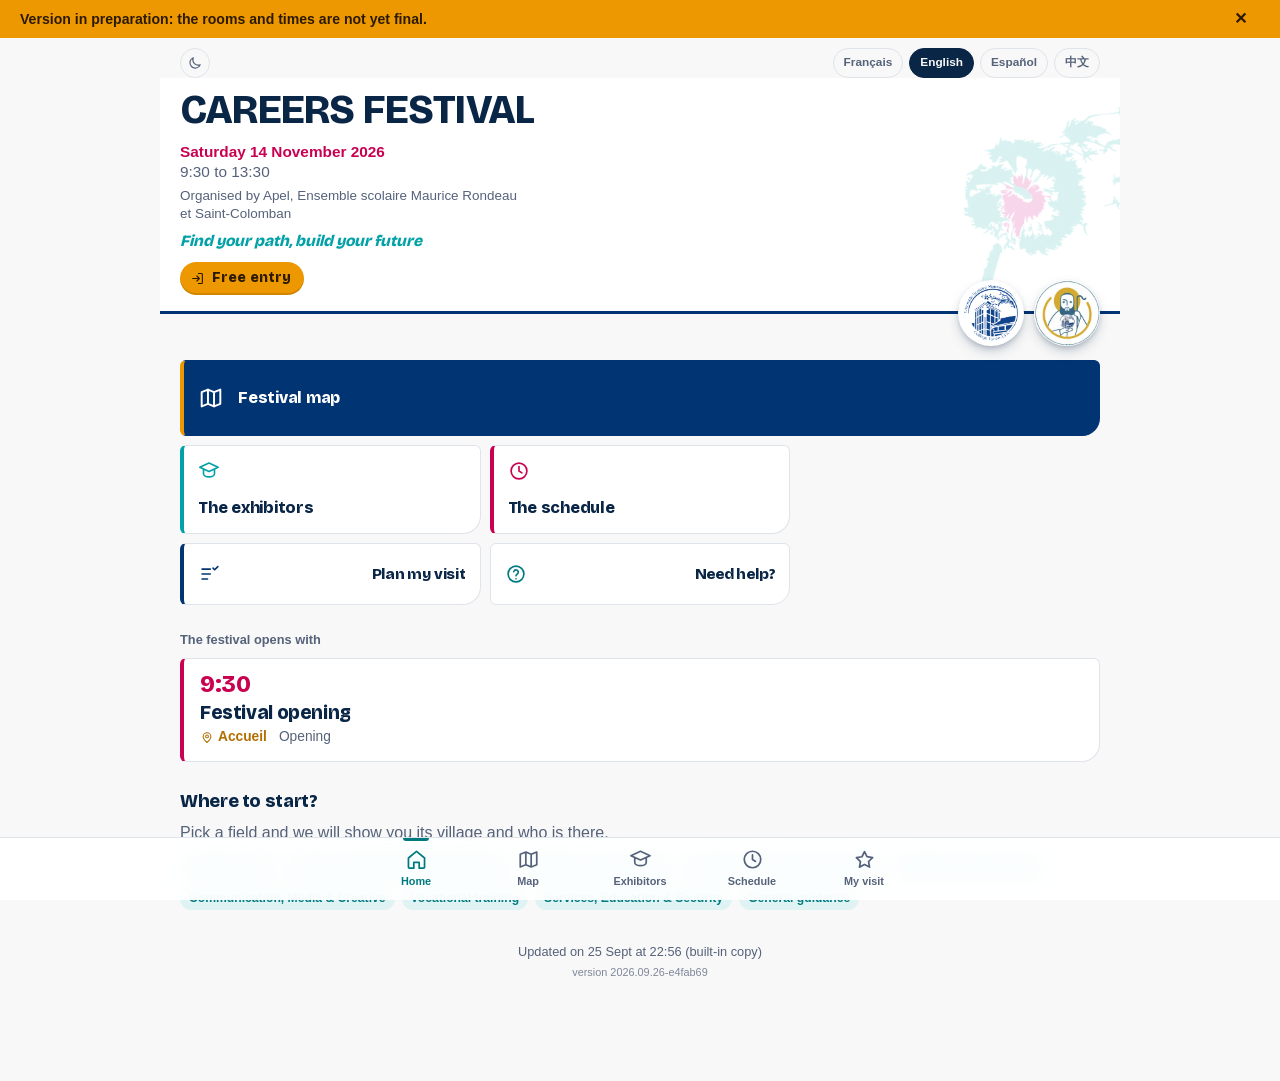
==== commit 969fd1fa: "Deploy 2026.09.26-e4fab69" ====
--- a/index.html
+++ b/index.html
@@ -24,6 +24,7 @@
 <body>
   <a class="visuellement-cache" href="#ecran">Aller au contenu</a>
   <div id="bandeau" class="bandeau" role="status" aria-live="polite" hidden></div>
+  <div id="annonces" class="annonces" hidden></div>
   <div class="appli">
     <main id="ecran" tabindex="-1" aria-live="off"><p class="maj">Chargement…</p></main>
     <div id="pied"></div>
--- a/styles.css
+++ b/styles.css
@@ -118,6 +118,15 @@
   background: transparent; border: 0; color: inherit; cursor: pointer; font-weight: 700; font-size: 1rem;
 }
 .bandeau[hidden] { display: none; }
+/* L'annonce du Grand Défi (grand-defi 06, le défi mystère) : dans le flux, pas
+   collante — elle pousse l'écran vers le bas et ne recouvre jamais le contenu. */
+.annonces[hidden] { display: none; }
+.annonce-defi {
+  display: block; margin: 0; background: var(--bleu); color: #fff; text-align: center; text-decoration: none;
+  padding: 9px var(--marge); font-size: 0.92rem; line-height: 1.35;
+}
+.annonce-defi strong { font-weight: 800; }
+.annonce-defi .limite { white-space: nowrap; }
 
 .entete { padding: 26px 0 14px; }
 /* Le sélecteur de langue : quatre pastilles discrètes, alignées à droite, chacune
@@ -209,6 +218,9 @@
 .affiche h1 .t2 { color: var(--turquoise); display: block; }
 .affiche .quand { margin: 10px 0 0; font-weight: 650; font-size: 0.96rem; line-height: 1.35; color: var(--framboise); }
 .affiche .quand span { display: block; color: var(--encre-2); font-weight: 500; }
+/* Qui organise (Infos.organisateur) : plus petit que la date, une ligne par morceau. */
+.affiche .organise { margin: 4px 0 0; font-size: 0.84rem; line-height: 1.35; color: var(--encre-2); }
+.affiche .organise span { display: block; text-wrap: balance; }
 .affiche .slogan {
   margin: 9px 0 0; font-family: var(--display); font-weight: 800; font-size: 0.98rem;
   line-height: 1.15; color: var(--turquoise); max-width: 26ch; font-style: italic;
@@ -318,6 +330,38 @@
 .mes-defis .comment { color: var(--encre-2); font-size: 0.92rem; }
 .mes-defis .etat { font-weight: 650; font-size: 0.9rem; color: var(--encre-2); text-align: right; }
 .mes-defis .etat.attente { color: var(--orange); }
+/* grand-defi 04 : la question du QR spécial. */
+.question-defi { margin: 14px 0 0; padding: 16px; background: var(--orange-pale); border-radius: 4px 4px 14px 4px; }
+.question-defi .question { margin: 0 0 12px; font-size: 1.15rem; font-weight: 650; }
+.question-defi .essai { margin: 0 0 10px; color: var(--encre-2); font-weight: 650; font-size: 0.92rem; }
+.question-defi .choix { display: grid; gap: 8px; }
+.question-defi .choix .bouton { min-height: 48px; font-size: 1.05rem; }
+.question-defi .verdict { margin: 0 0 10px; font-weight: 700; }
+.question-defi .verdict.ok { color: var(--bleu); }
+.question-defi .verdict.rate, .question-defi .verdict.ferme { color: var(--alerte); }
+.question-defi .verdict.attente { color: var(--orange); }
+.question-defi .explication { margin: 12px 0 0; padding-top: 12px; border-top: 1px solid var(--trait); }
+
+/* grand-defi 05 : les deux votes autour d'un Événement, une ligne par fenêtre. */
+.vote-defi { margin: 14px 0 0; padding: 16px; background: var(--orange-pale); border-radius: 4px 4px 14px 4px; }
+.vote-defi .question { margin: 0 0 4px; font-size: 1.15rem; font-weight: 650; }
+.vote-defi .evenement { margin: 0 0 12px; color: var(--encre-2); font-size: 0.92rem; }
+.vote-defi .verdict { margin: 0 0 10px; font-weight: 700; }
+.vote-defi .verdict.ok { color: var(--bleu); }
+.vote-defi .verdict.ferme { color: var(--alerte); }
+.vote-defi .verdict.attente { color: var(--orange); }
+.vote-defi .fenetres { list-style: none; margin: 0; padding: 0; display: grid; gap: 8px; }
+.vote-defi .fenetre { display: grid; grid-template-columns: auto 1fr; align-items: baseline; gap: 6px 10px; padding: 12px; background: var(--carte); border-radius: 4px 4px 12px 4px; }
+.vote-defi .fenetre .nom { font-weight: 700; }
+.vote-defi .fenetre .quand { color: var(--encre-2); font-size: 0.92rem; }
+.vote-defi .fenetre .etat, .vote-defi .fenetre .choix { grid-column: 1 / -1; }
+.vote-defi .fenetre .etat { font-weight: 650; font-size: 0.95rem; color: var(--encre-2); }
+.vote-defi .fenetre .etat.valide { color: var(--bleu); }
+.vote-defi .fenetre .etat.attente { color: var(--orange); }
+.vote-defi .fenetre.fermee .etat { color: var(--alerte); }
+.vote-defi .choix { display: grid; gap: 8px; }
+.vote-defi .choix .bouton { min-height: 48px; font-size: 1.05rem; }
+.vote-defi .note { margin: 12px 0 0; color: var(--encre-2); font-size: 0.88rem; }
 
 /* grand-defi 03 : au-delà du premier Palier, la jauge compte des Chances ; la Règle du jeu en trois idées. */
 .grand-defi .prochaine { margin: 8px 0 0; font-size: 0.92rem; font-weight: 600; }
@@ -578,7 +622,7 @@
 /* Plein écran : le plan prend toute la fenêtre, la barre basse et le pied
    disparaissent, la croix ferme. Dans la page, il piégeait le défilement. */
 body.plan-ouvert { overflow: hidden; }
-body.plan-ouvert .nav, body.plan-ouvert #pied, body.plan-ouvert .bandeau { display: none; }
+body.plan-ouvert .nav, body.plan-ouvert #pied, body.plan-ouvert .bandeau, body.plan-ouvert .annonces { display: none; }
 .plan-plein {
   position: fixed; inset: 0; z-index: 30; background: var(--fond); display: flex; flex-direction: column; overflow: hidden;
   padding-top: env(safe-area-inset-top);
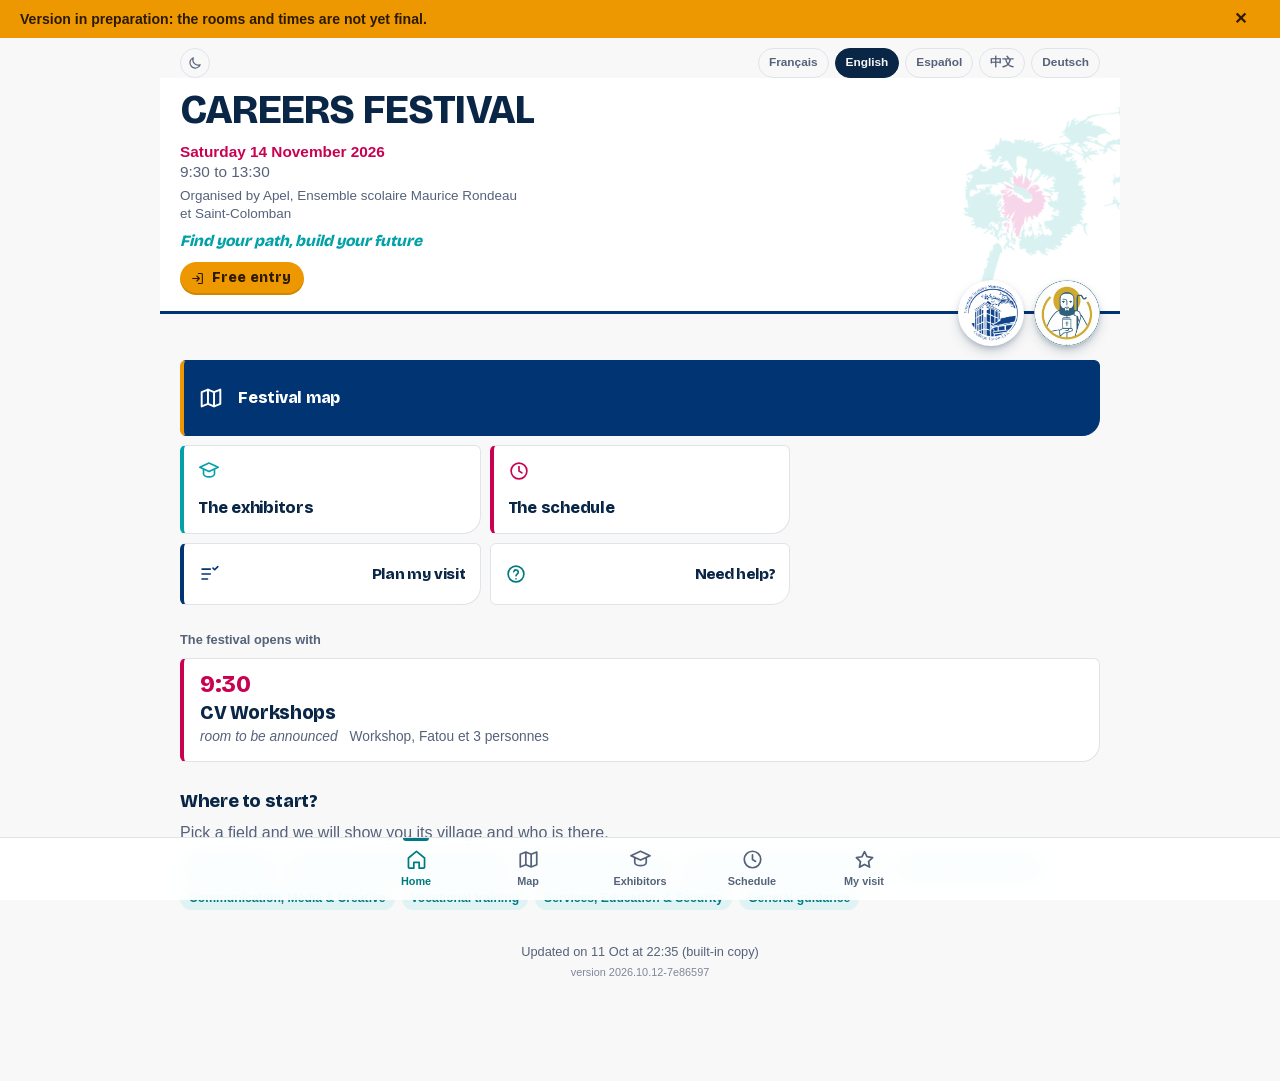
==== commit f6e4dd8f: "Deploy 2026.10.12-7e86597" ====
--- a/index.html
+++ b/index.html
@@ -5,7 +5,7 @@
   <!-- Sécurité 06 : seconde ligne de défense derrière l'échappement du rendu (innerHTML).
        Ni script ni style en ligne ; le réseau ne va qu'au site, aux deux Workers et au
        classeur public (secours gviz). GitHub Pages n'émet aucun en-tête : d'où la balise. -->
-  <meta http-equiv="Content-Security-Policy" content="default-src 'self'; script-src 'self'; style-src 'self'; font-src 'self'; img-src 'self' data: blob:; media-src 'self' blob:; connect-src 'self' https://festival-jeu.festival-e23.workers.dev https://festival-jeu-dev.festival-e23.workers.dev https://docs.google.com; manifest-src 'self'; worker-src 'self'; object-src 'none'; base-uri 'none'; form-action 'none'">
+  <meta http-equiv="Content-Security-Policy" content="default-src 'self'; script-src 'self' https://static.cloudflareinsights.com; style-src 'self'; font-src 'self'; img-src 'self' data: blob:; media-src 'self' blob:; connect-src 'self' https://festival-jeu.festival-e23.workers.dev https://festival-jeu-dev.festival-e23.workers.dev https://docs.google.com https://cloudflareinsights.com; manifest-src 'self'; worker-src 'self'; object-src 'none'; base-uri 'none'; form-action 'none'">
   <meta name="referrer" content="no-referrer">
   <meta name="viewport" content="width=device-width, initial-scale=1, viewport-fit=cover">
   <title>Festival de l'Orientation</title>
--- a/styles.css
+++ b/styles.css
@@ -127,13 +127,20 @@
 }
 .annonce-defi strong { font-weight: 800; }
 .annonce-defi .limite { white-space: nowrap; }
+/* « Vous avez gagné ! » (grand-defi 07) : en orange, au-dessus des annonces, jusqu'à la Remise. */
+.annonce-gain {
+  display: block; margin: 0; background: var(--orange); color: #fff; text-align: center; text-decoration: none;
+  padding: 10px var(--marge); font-size: 0.95rem; line-height: 1.35;
+}
+.annonce-gain strong { font-weight: 800; }
 
 .entete { padding: 26px 0 14px; }
-/* Le sélecteur de langue : quatre pastilles discrètes, alignées à droite, chacune
-   dans sa propre langue. Pas dans la navigation basse — un Visiteur ne change de
-   langue qu'une fois, et il la retrouve mémorisée. */
+/* Le sélecteur de langue : cinq pastilles discrètes, alignées à droite, chacune
+   dans sa propre langue ; sur un téléphone étroit, elles passent à la ligne. Pas
+   dans la navigation basse — un Visiteur ne change de langue qu'une fois, et il la
+   retrouve mémorisée. */
 .reglages-haut { display: flex; align-items: center; justify-content: space-between; gap: 6px; padding: 10px 0 0; }
-.langues { display: flex; justify-content: flex-end; gap: 6px; }
+.langues { display: flex; flex-wrap: wrap; justify-content: flex-end; gap: 6px; min-width: 0; }
 /* Tout petit, une icône : on le voit sans qu'il réclame l'attention. La zone de toucher reste de 30 px, comme les langues. */
 .theme {
   display: inline-flex; align-items: center; justify-content: center; width: 30px; height: 30px; padding: 0; flex: none;
@@ -143,6 +150,10 @@
 .langue { font: inherit; font-size: 0.74rem; font-weight: 650; padding: 4px 10px; border-radius: 999px; border: 1px solid var(--trait); background: transparent; color: var(--encre-2); cursor: pointer; min-height: 30px; }
 .langue[aria-pressed="true"] { background: var(--encre); border-color: var(--encre); color: var(--fond); }
 .entete h1 { font-size: clamp(1.9rem, 8vw, 2.5rem); }
+/* L'allemand a des mots composés qui peuvent dépasser une ligne de téléphone en capitales :
+   coupés plutôt que rognés, en allemand seulement — le français ne bouge pas. Pas de césure
+   automatique : elle coupait « STUDI-UM » là où un retour à la ligne suffisait. */
+html:lang(de) h1, html:lang(de) h2 { overflow-wrap: break-word; }
 .entete .sous { color: var(--encre-2); margin: 8px 0 0; font-size: 0.95rem; line-height: 1.35; }
 .retour {
   display: inline-flex; align-items: center; gap: 7px; text-decoration: none; font-weight: 650;
@@ -316,13 +327,23 @@
 .defis-ici .plusieurs { margin: 0 0 10px; color: var(--encre-2); font-size: 0.95rem; }
 .defis-ici .etat.pas-ici { color: var(--encre-2); font-style: italic; }
 .defis-ici .question { flex: 1 1 100%; margin: 0; font-weight: 600; }
+/* La consigne d'un défi (grand-defi 14) : une phrase de Gestion, sous le titre, avant la question et les boutons. */
+.defis-ici .consigne, .mes-defis .consigne { margin: 0; color: var(--encre-2); font-size: 0.92rem; line-height: 1.35; }
+.defis-ici .consigne { flex: 1 1 100%; }
+.mes-defis .consigne { grid-column: 1 / -1; }
 .defis-ici .choix { flex: 1 1 100%; display: flex; flex-wrap: wrap; gap: 8px; }
 .defis-ici .choix .bouton { min-width: 52px; min-height: 44px; padding: 6px 12px; font-size: 1.3rem; }
 .carnet { margin: 18px 0 0; }
 .carnet .titre-section { margin-top: 0; }
 .carnet textarea { width: 100%; box-sizing: border-box; min-height: 5.5em; padding: 10px 12px; border: 1px solid var(--trait); border-radius: 10px; font: inherit; background: var(--carte); color: inherit; resize: vertical; }
 .carnet .note { margin: 6px 0 0; color: var(--encre-2); font-size: 0.88rem; }
-.grand-defi .mes-defis-lien, .grand-defi .regle-lien { display: inline-block; margin: 12px 0 0 14px; font-weight: 650; }
+/* Serré (grand-defi 13) : « Scan QR · Mes défis · Règle du jeu » sur une ligne dès 360 px de large
+   (la carte offre viewport − 77 px : 283 à 360, 298 à 375, 313 à 390 ; les trois mesurent 280, Chrome headless). */
+.grand-defi .mes-defis-lien, .grand-defi .regle-lien { display: inline-block; margin: 12px 0 0 6px; font-weight: 650; font-size: 0.92rem; }
+.grand-defi .scanner-lien { margin-top: 12px; padding-inline: 12px; gap: 6px; font-size: 0.94rem; }
+/* Sous les défis de la fiche ouverte par un QR du jeu (grand-defi 13) : repartir scanner. */
+.rescan { display: flex; flex-wrap: wrap; align-items: center; gap: 8px 14px; margin: 12px 0 0; }
+.rescan .mes-defis-lien { font-weight: 650; }
 .mes-defis { list-style: none; margin: 14px 0 0; padding: 0; display: grid; gap: 8px; }
 .mes-defis li { display: grid; grid-template-columns: 1fr auto; gap: 4px 12px; padding: 12px 14px; background: var(--orange-pale); border-radius: 4px 4px 14px 4px; }
 .mes-defis .nom { font-weight: 650; }
@@ -330,6 +351,7 @@
 .mes-defis .comment { color: var(--encre-2); font-size: 0.92rem; }
 .mes-defis .etat { font-weight: 650; font-size: 0.9rem; color: var(--encre-2); text-align: right; }
 .mes-defis .etat.attente { color: var(--orange); }
+.mes-defis .etat.manque { color: var(--orange); } /* arrivé trop tard, pas fautif (grand-defi 15) */
 /* grand-defi 04 : la question du QR spécial. */
 .question-defi { margin: 14px 0 0; padding: 16px; background: var(--orange-pale); border-radius: 4px 4px 14px 4px; }
 .question-defi .question { margin: 0 0 12px; font-size: 1.15rem; font-weight: 650; }
@@ -358,6 +380,18 @@
 .vote-defi .fenetre .etat { font-weight: 650; font-size: 0.95rem; color: var(--encre-2); }
 .vote-defi .fenetre .etat.valide { color: var(--bleu); }
 .vote-defi .fenetre .etat.attente { color: var(--orange); }
+
+/* L'écran « Vous avez gagné » (grand-defi 07) : le QR en grand, noir sur blanc dans
+   les deux thèmes (il se scanne), le code public lisible à un mètre. */
+.gagne { margin: 14px 0 0; padding: 16px; background: var(--orange-pale); border-radius: 4px 4px 14px 4px; }
+.gagne .lot { margin: 0 0 12px; font-size: 1.2rem; font-weight: 800; }
+.gagne .qr-gain { display: grid; place-items: center; margin: 0 0 12px; }
+.gagne .qr-gain svg { width: min(17rem, 78vw); height: auto; border-radius: 8px; }
+.gagne .code-gain { font-size: 1.1rem; }
+.gagne .code-gain strong { font-size: 1.6rem; letter-spacing: 0.08em; white-space: nowrap; }
+.gagne h3 { margin: 18px 0 4px; font-size: 1rem; }
+.gagne .verdict.ok { margin: 0; font-weight: 700; color: var(--bleu); }
+.gagne .note { color: var(--encre-2); font-size: 0.92rem; }
 .vote-defi .fenetre.fermee .etat { color: var(--alerte); }
 .vote-defi .choix { display: grid; gap: 8px; }
 .vote-defi .choix .bouton { min-height: 48px; font-size: 1.05rem; }
@@ -382,11 +416,12 @@
 
 /* Le scanner (grand-defi 10) : l'invitation de l'accueil, le bouton sous la jauge, l'écran caméra. */
 .grand-defi.invitation p { margin: 6px 0 12px; color: var(--encre-2); }
-.grand-defi .scanner-lien { margin-top: 12px; }
 .scanner { position: relative; margin: 14px 0 0; border-radius: 14px; overflow: hidden; background: #000; aspect-ratio: 3 / 4; max-height: 62vh; width: 100%; }
 .scanner video { display: block; width: 100%; height: 100%; object-fit: cover; }
 .scanner .viseur { position: absolute; inset: 18%; border: 3px solid #fff; border-radius: 16px; box-shadow: 0 0 0 999px rgba(0, 0, 0, 0.35); pointer-events: none; }
 .scanner-etat { margin: 12px 0 0; color: var(--encre-2); font-weight: 600; text-align: center; }
+.scanner-aide { margin: 10px 0 0; color: var(--encre-2); font-size: 0.92rem; line-height: 1.45; text-align: center; } /* caméra refusée (grand-defi 12) */
+.scanner-aide + .boutons { justify-content: center; }
 
 .commencer { margin: 30px 0 0; }
 .commencer p { margin: 0 0 12px; color: var(--encre-2); }
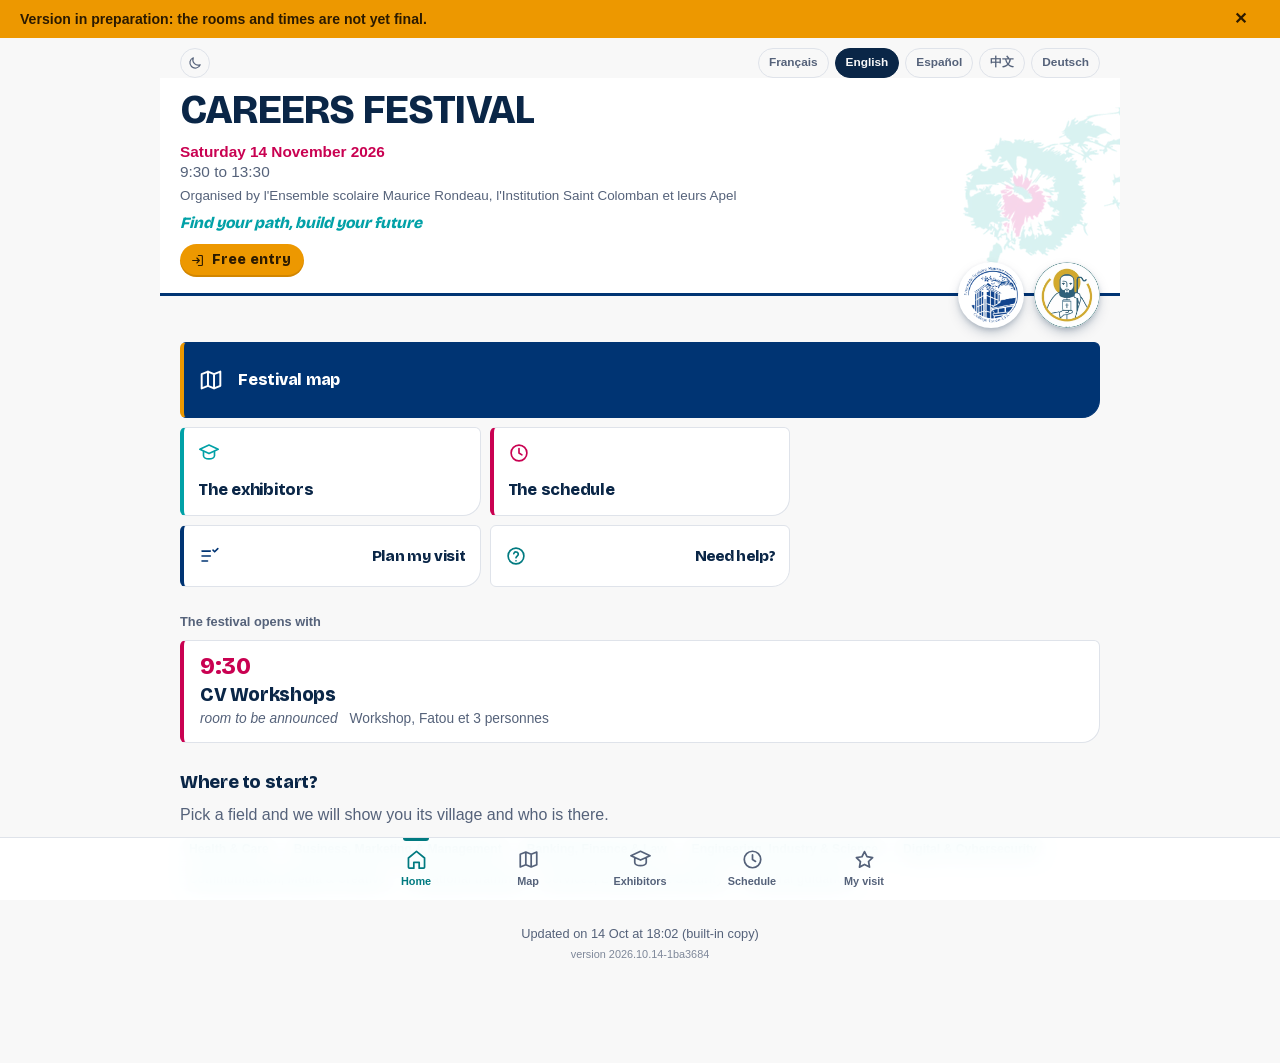
==== commit d55a8d9d: "Deploy 2026.10.14-1ba3684" ====
--- a/index.html
+++ b/index.html
@@ -2,6 +2,10 @@
 <html lang="fr">
 <head>
   <meta charset="utf-8">
+  <!-- Le rideau (ticket teaser 02) : jusqu'à l'ouverture de l'appli, renvoie au teaser tout le monde
+       sauf les testeurs (?testeurs une fois), la machine de dev et les routes profondes. Chargé avant
+       tout le reste. La date d'ouverture est dans ce fichier ; le rideau tombe seul. -->
+  <script src="./js/rideau.js"></script>
   <!-- Sécurité 06 : seconde ligne de défense derrière l'échappement du rendu (innerHTML).
        Ni script ni style en ligne ; le réseau ne va qu'au site, aux deux Workers et au
        classeur public (secours gviz). GitHub Pages n'émet aucun en-tête : d'où la balise. -->
--- a/styles.css
+++ b/styles.css
@@ -25,6 +25,7 @@
   --bleu-clair: #01A1A7;
   --bleu-pale: #DFF3F4;
   --orange: #B36F00;      /* ambre assombri : lisible en texte, l'ambre pur reste aux aplats */
+  --sur-ambre: #1B1200;   /* le texte posé sur un aplat ambre (la tuile du Grand Défi), dans les deux thèmes */
   --orange-pale: #FDF0D8;
   --encre: #0A2647;
   --encre-2: #55627A;
@@ -246,33 +247,35 @@
 .grille-boutons { display: grid; grid-template-columns: 1fr 1fr; gap: 9px; margin: 14px 0 0; }
 /* Le second groupe est plus bas et plus plat : ce sont des outils, pas la vedette. */
 .grille-boutons.secondaires { margin-top: 9px; }
-.grille-boutons.secondaires a { min-height: 62px; flex-direction: row; align-items: center; gap: 12px; font-size: 0.96rem; }
-.grille-boutons a {
+.grille-boutons.secondaires > a { min-height: 62px; flex-direction: row; align-items: center; gap: 12px; font-size: 0.96rem; }
+/* Enfants directs seulement : depuis le ticket 16 la carte du Grand Défi vit dans la
+   grille, et ses propres liens (Scan QR, Mes défis, Comment ça marche) ne sont pas des tuiles. */
+.grille-boutons > a {
   display: flex; flex-direction: column; justify-content: space-between; gap: 14px; min-height: 84px;
   padding: 14px; border-radius: 6px 6px 18px 6px; background: var(--carte); border: 1px solid var(--trait);
   text-decoration: none; color: var(--encre); font-family: var(--display); font-weight: 800; font-size: 1.02rem; letter-spacing: -0.015em;
 }
-.grille-boutons a svg { width: 22px; height: 22px; color: var(--bleu); }
+.grille-boutons > a svg { width: 22px; height: 22px; color: var(--bleu); }
 /* Les quatre verbes de l'affiche, dans leurs couleurs : explorer (ambre) pour le
    plan, échanger (turquoise) pour les exposants, s'informer (framboise) pour le
    programme, construire (marine) pour la visite et sa préparation. Une barre
    colorée suffit : remplir six boutons de six couleurs ferait sapin de Noël. */
-.grille-boutons a[data-ton] { border-left: 4px solid var(--ton, var(--trait)); }
-.grille-boutons a[data-ton] svg { color: var(--ton); }
-.grille-boutons a[data-ton="explorer"] { --ton: var(--ambre); }
-.grille-boutons a[data-ton="echanger"] { --ton: var(--turquoise); }
-.grille-boutons a[data-ton="informer"] { --ton: var(--framboise); }
-.grille-boutons a[data-ton="construire"] { --ton: var(--marine); }
-.grille-boutons a.principal { background: var(--marque); border-color: var(--marque); color: #fff; grid-column: span 2; min-height: 76px; flex-direction: row; align-items: center; justify-content: flex-start; gap: 14px; }
-.grille-boutons a.principal svg { color: #fff; width: 26px; height: 26px; }
-.grille-boutons a.principal[data-ton] { border-left: 4px solid var(--ambre); }
-.grille-boutons a.principal[data-ton] svg { color: #fff; }
-.grille-boutons a .compte { display: block; font-family: var(--texte); font-weight: 600; font-size: 0.8rem; color: var(--encre-2); margin-top: 3px; }
+.grille-boutons > a[data-ton] { border-left: 4px solid var(--ton, var(--trait)); }
+.grille-boutons > a[data-ton] svg { color: var(--ton); }
+.grille-boutons > a[data-ton="explorer"] { --ton: var(--ambre); }
+.grille-boutons > a[data-ton="echanger"] { --ton: var(--turquoise); }
+.grille-boutons > a[data-ton="informer"] { --ton: var(--framboise); }
+.grille-boutons > a[data-ton="construire"] { --ton: var(--marine); }
+.grille-boutons > a.principal { background: var(--marque); border-color: var(--marque); color: #fff; grid-column: span 2; min-height: 76px; flex-direction: row; align-items: center; justify-content: flex-start; gap: 14px; }
+.grille-boutons > a.principal svg { color: #fff; width: 26px; height: 26px; }
+.grille-boutons > a.principal[data-ton] { border-left: 4px solid var(--ambre); }
+.grille-boutons > a.principal[data-ton] svg { color: #fff; }
+.grille-boutons > a .compte { display: block; font-family: var(--texte); font-weight: 600; font-size: 0.8rem; color: var(--encre-2); margin-top: 3px; }
 /* Un dernier bouton orphelin prenait toute la largeur — utile quand la grille en
    comptait six, faux depuis qu'elle en compte trois, le premier occupant déjà les
    deux colonnes : « Le programme » se retrouvait seul sur une ligne, texte à droite.
    La règle ne s'applique donc plus qu'au groupe secondaire. */
-.grille-boutons.secondaires a:last-child:nth-child(odd) { grid-column: span 2; }
+.grille-boutons.secondaires > a:last-child:nth-child(odd) { grid-column: span 2; }
 
 /* Le prochain rendez-vous se lit comme les boutons du dessus : une carte, le
    même coin cassé, un filet de couleur à gauche — framboise, la couleur du
@@ -297,11 +300,23 @@
 
 /* Le Grand Défi (grand-defi 01) : la jauge de l'accueil, même carte que le
    prochain événement, filet ambre — la couleur des repères. Elle n'existe que
-   pour qui a joué. */
+   pour qui a joué. Depuis le ticket 16, elle est DANS la grille des boutons, sous
+   le plan, pleine largeur : avant elle, la tuile d'invitation, le seul aplat ambre
+   de l'accueil (un testeur sur ordinateur n'avait pas vu la carte en bas d'écran). */
 .grand-defi {
   margin: 26px 0 0; background: var(--carte); border: 1px solid var(--trait); border-left: 4px solid var(--ambre);
   border-radius: 6px 6px 18px 6px; padding: 14px 16px;
 }
+.grille-boutons .grand-defi { grid-column: span 2; margin: 0; }
+.grille-boutons > a.grand-defi-tuile {
+  grid-column: span 2; flex-direction: row; align-items: center; gap: 12px; min-height: 68px;
+  background: var(--ambre); border-color: var(--ambre); border-left: 4px solid #B36F00; color: var(--sur-ambre); /* barre fixe : --orange vaut --ambre en sombre */
+}
+.grille-boutons > a.grand-defi-tuile svg { color: var(--sur-ambre); width: 26px; height: 26px; flex: none; }
+.grille-boutons > a.grand-defi-tuile .texte { display: flex; flex-direction: column; gap: 2px; min-width: 0; }
+.grille-boutons > a.grand-defi-tuile .teasing { font-family: var(--texte); font-weight: 600; font-size: 0.82rem; letter-spacing: 0; }
+.grille-boutons > a.grand-defi-tuile .cta { margin-left: auto; flex: none; font-family: var(--texte); font-weight: 800; font-size: 0.82rem; padding: 6px 10px; border-radius: 999px; background: var(--sur-ambre); color: #FFE7B8; white-space: nowrap; }
+.grille-boutons > a.rejouer-lien.seule { grid-column: span 2; display: inline-block; min-height: 0; margin: -2px 0 0 10px; padding: 0 0 2px; background: none; border: 0; border-radius: 0; font-family: var(--texte); font-weight: 400; font-size: 0.85rem; letter-spacing: 0; color: var(--encre-2); text-decoration: underline; }
 .grand-defi h2 { font-size: 0.8rem; color: var(--encre-2); font-weight: 650; margin: 0; font-family: var(--texte); letter-spacing: 0; }
 .grand-defi .score { margin: 4px 0 10px; font-family: var(--display); font-size: 1.1rem; color: var(--encre-2); font-variant-numeric: tabular-nums; }
 .grand-defi .score strong { font-size: 1.8rem; font-weight: 800; color: var(--orange); letter-spacing: -0.02em; }
@@ -337,10 +352,12 @@
 .carnet .titre-section { margin-top: 0; }
 .carnet textarea { width: 100%; box-sizing: border-box; min-height: 5.5em; padding: 10px 12px; border: 1px solid var(--trait); border-radius: 10px; font: inherit; background: var(--carte); color: inherit; resize: vertical; }
 .carnet .note { margin: 6px 0 0; color: var(--encre-2); font-size: 0.88rem; }
-/* Serré (grand-defi 13) : « Scan QR · Mes défis · Règle du jeu » sur une ligne dès 360 px de large
-   (la carte offre viewport − 77 px : 283 à 360, 298 à 375, 313 à 390 ; les trois mesurent 280, Chrome headless). */
-.grand-defi .mes-defis-lien, .grand-defi .regle-lien { display: inline-block; margin: 12px 0 0 6px; font-weight: 650; font-size: 0.92rem; }
-.grand-defi .scanner-lien { margin-top: 12px; padding-inline: 12px; gap: 6px; font-size: 0.94rem; }
+/* Serré (grand-defi 13, 16) : « Scan QR · Mes défis · Comment ça marche » sur une rangée
+   qui replie en gardant l'alignement (la carte offre viewport − 77 px : 283 à 360, 313 à 390 ;
+   « Comment ça marche » passe à la ligne sous 420 px, comme le « Rejouer » de l'essai). */
+.grand-defi .liens-jeu { display: flex; flex-wrap: wrap; align-items: center; gap: 8px 14px; margin: 12px 0 0; }
+.grand-defi .mes-defis-lien, .grand-defi .regle-lien { font-weight: 650; font-size: 0.92rem; }
+.grand-defi .scanner-lien { padding-inline: 12px; gap: 6px; font-size: 0.94rem; }
 /* Sous les défis de la fiche ouverte par un QR du jeu (grand-defi 13) : repartir scanner. */
 .rescan { display: flex; flex-wrap: wrap; align-items: center; gap: 8px 14px; margin: 12px 0 0; }
 .rescan .mes-defis-lien { font-weight: 650; }
@@ -414,8 +431,14 @@
 .regle .paliers span { font-size: 0.82rem; color: var(--encre-2); }
 .regle + .boutons { margin-top: 18px; }
 
-/* Le scanner (grand-defi 10) : l'invitation de l'accueil, le bouton sous la jauge, l'écran caméra. */
-.grand-defi.invitation p { margin: 6px 0 12px; color: var(--encre-2); }
+/* « À gagner » (grand-defi 16) : la liste des lots du tableur, et qui organise, sous « Comment ça marche ». */
+.lots { margin: 14px 0 0; padding: 14px 16px; background: var(--carte); border: 1px solid var(--trait); border-radius: 6px 6px 18px 6px; }
+.lots .titre-section { margin: 0; display: flex; align-items: center; gap: 8px; }
+.lots .titre-section svg { color: var(--orange); }
+.lots ul { margin: 8px 0 0; padding-left: 22px; }
+.lots li { margin: 4px 0; }
+.regle-organisateur { margin: 16px 0 0; font-size: 0.88rem; color: var(--encre-2); }
+/* Le scanner (grand-defi 10) : le bouton sous la jauge, l'écran caméra. */
 .scanner { position: relative; margin: 14px 0 0; border-radius: 14px; overflow: hidden; background: #000; aspect-ratio: 3 / 4; max-height: 62vh; width: 100%; }
 .scanner video { display: block; width: 100%; height: 100%; object-fit: cover; }
 .scanner .viseur { position: absolute; inset: 18%; border: 3px solid #fff; border-radius: 16px; box-shadow: 0 0 0 999px rgba(0, 0, 0, 0.35); pointer-events: none; }
@@ -865,7 +888,7 @@
 @media (min-width: 620px) {
   .appli { max-width: 700px; }
   .grille-boutons { grid-template-columns: repeat(3, 1fr); }
-  .grille-boutons a.principal { grid-column: span 3; }
+  .grille-boutons > a.principal, .grille-boutons > a.grand-defi-tuile, .grille-boutons .grand-defi, .grille-boutons > a.rejouer-lien.seule { grid-column: span 3; }
   .fiche dl, .fiche .description { max-width: 62ch; }
 }
 @media (min-width: 1040px) {
@@ -887,7 +910,7 @@
 .aide-bloc:hover h3 { text-decoration: underline; text-underline-offset: 3px; }
 
 /* Rejouer depuis le début, pendant l'essai (grand-defi 11) : discret sous le scanner. */
-.grand-defi .rejouer-lien { display: inline-block; margin: 12px 0 0 14px; font-size: 0.85rem; color: var(--encre-2); text-decoration: underline; }
+.grand-defi .rejouer-lien { font-size: 0.85rem; color: var(--encre-2); text-decoration: underline; }
 .rejouer ul { margin: 12px 0 18px; padding-left: 1.2em; display: grid; gap: 6px; }
 .rejouer .note { margin-top: 16px; color: var(--encre-2); font-size: 0.9rem; }
 
